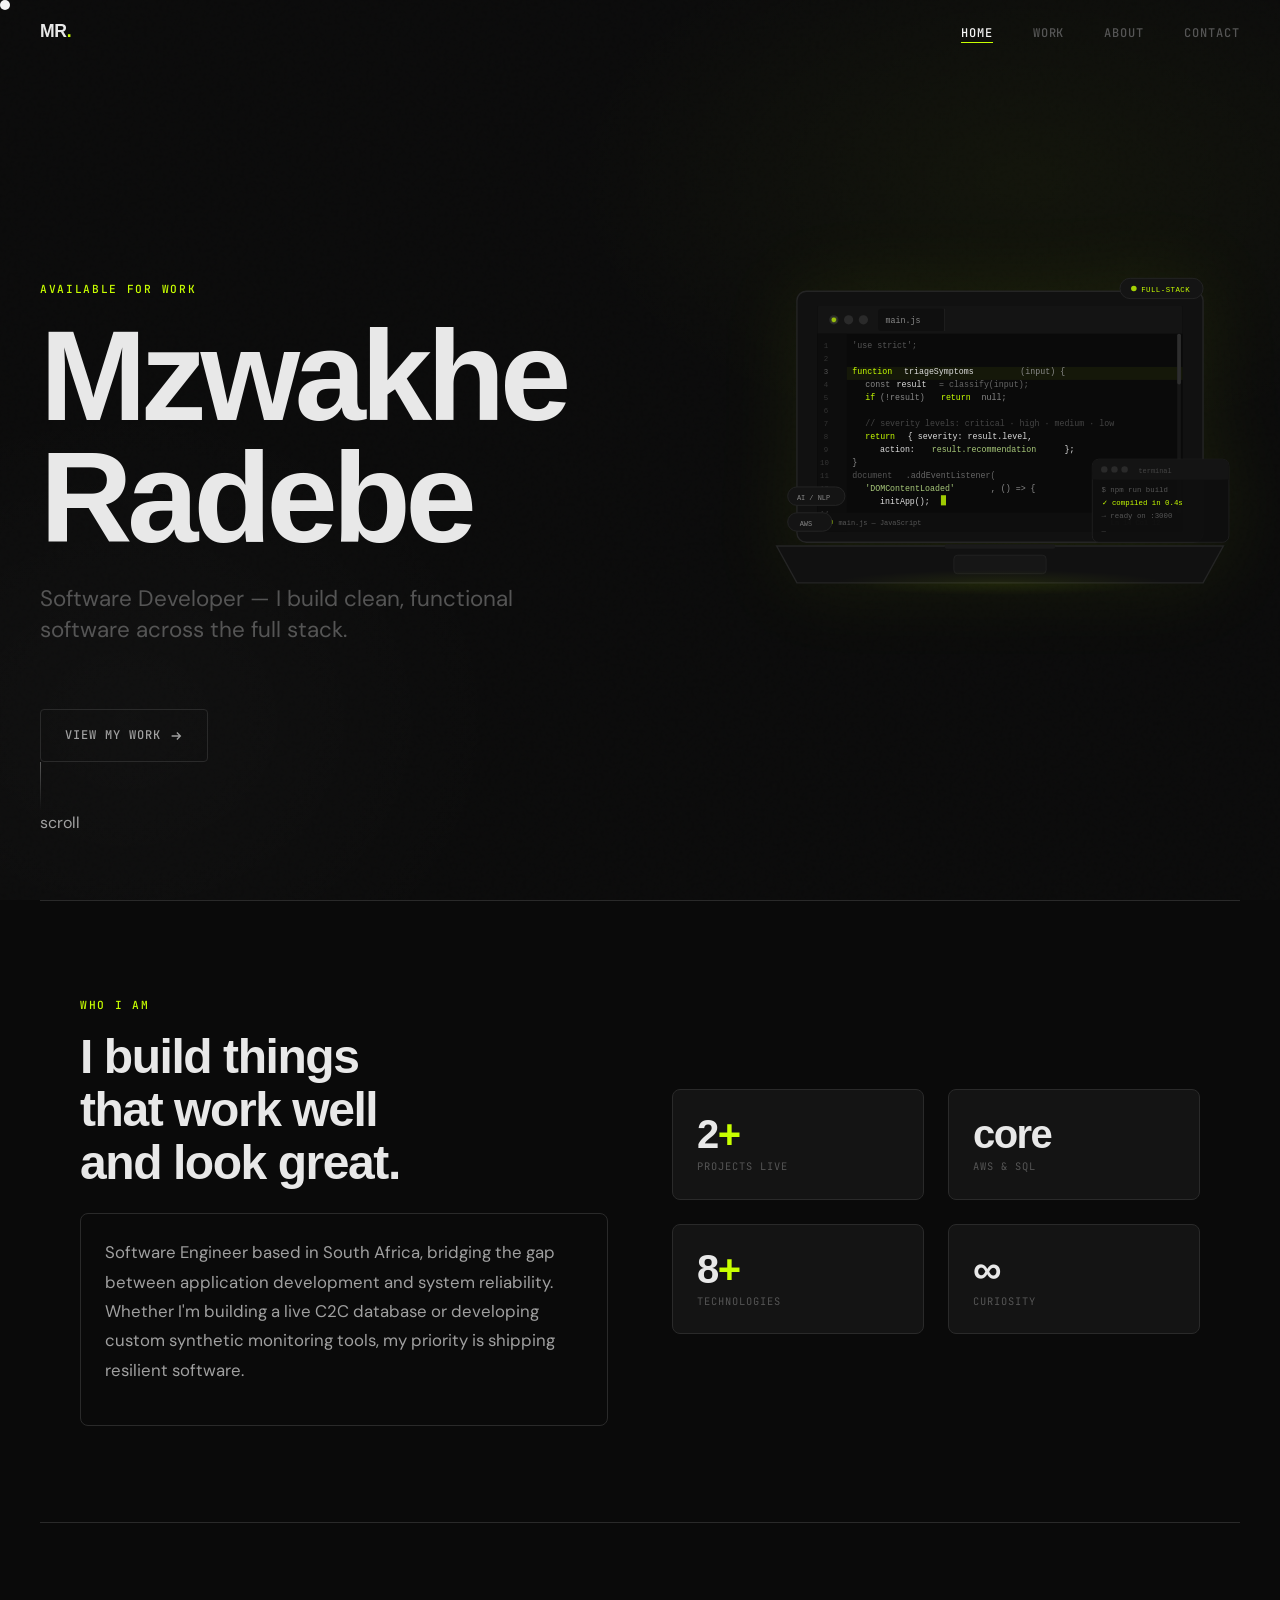
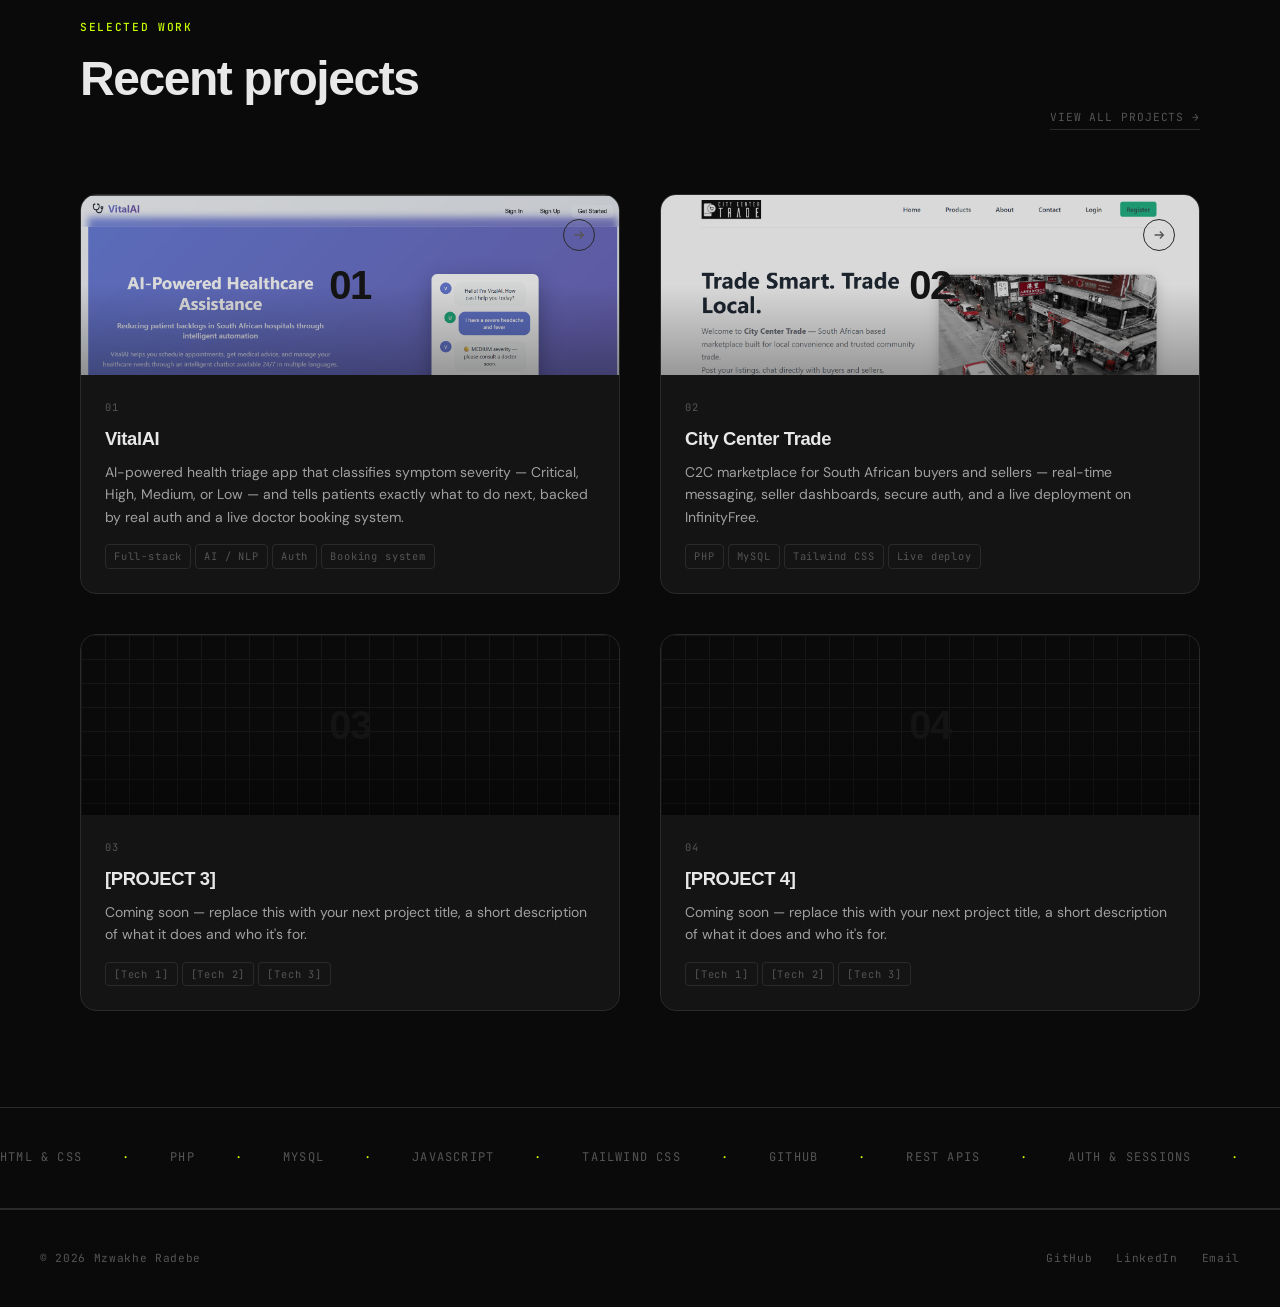
==== index.html @ 4c1c1d01 "Initial portfolio launch Full-stack developer portfolio with two live projects (VitalAI, City Center" ====
<!DOCTYPE html>
<html lang="en">

<head>
  <meta charset="UTF-8" />
  <meta name="viewport" content="width=device-width, initial-scale=1.0" />
  <meta name="description"
    content="Mzwakhe Radebe — Full-Stack Developer. Building AI-powered tools and marketplaces that solve real problems." />
  <title>Mzwakhe Radebe — Portfolio</title>

  <link rel="preconnect" href="https://fonts.googleapis.com" />
  <link rel="preconnect" href="https://fonts.gstatic.com" crossorigin />

  <link rel="stylesheet" href="css/reset.css" />
  <link rel="stylesheet" href="css/variables.css" />
  <link rel="stylesheet" href="css/main.css" />
</head>

<body>

  <a class="skip-link" href="#main">Skip to content</a>

  <div class="cursor" aria-hidden="true"></div>
  <div class="cursor-ring" aria-hidden="true"></div>

  <header>
    <nav class="nav" aria-label="Main navigation">
      <a class="nav__logo" href="index.html">MR<span>.</span></a>

      <ul class="nav__links" role="list">
        <li><a class="nav__link" href="index.html">Home</a></li>
        <li><a class="nav__link" href="projects.html">Work</a></li>
        <li><a class="nav__link" href="about.html">About</a></li>
        <li><a class="nav__link" href="contact.html">Contact</a></li>
      </ul>

      <button class="nav__burger" aria-label="Open navigation menu" aria-expanded="false" aria-controls="nav-drawer">
        <span></span>
        <span></span>
        <span></span>
      </button>
    </nav>

    <div class="nav__drawer" id="nav-drawer" role="dialog" aria-label="Navigation menu">
      <ul role="list">
        <li><a class="nav__link" href="index.html">Home</a></li>
        <li><a class="nav__link" href="projects.html">Work</a></li>
        <li><a class="nav__link" href="about.html">About</a></li>
        <li><a class="nav__link" href="contact.html">Contact</a></li>
      </ul>
    </div>
  </header>

  <main id="main">

    <!-- ── Hero ───────────────────────────────────────────── -->
    <section class="hero" aria-label="Introduction">
      <div class="hero__gradient" aria-hidden="true"></div>

      <div class="hero__content">
        <p class="hero__label" data-load-reveal>Available for work</p>

        <h1 class="hero__name" data-load-reveal>
          Mzwakhe<br>Radebe
        </h1>

        <p class="hero__role" data-load-reveal>
          Software Developer — I build clean, functional software across the full stack.
        </p>

        <a class="hero__cta" href="projects.html" data-load-reveal>
          View my work
          <svg aria-hidden="true" viewBox="0 0 16 16" fill="none" stroke="currentColor" stroke-width="1.5">
            <path d="M3 8h10M9 4l4 4-4 4" />
          </svg>
        </a>
      </div>

      <!-- ── Hero illustration ─────────────────────────────── -->
      <div class="hero__illustration" aria-hidden="true">
        <svg viewBox="0 0 520 400" fill="none" xmlns="http://www.w3.org/2000/svg">
          <defs>
            <radialGradient id="glowGreen" cx="50%" cy="50%" r="50%">
              <stop offset="0%" stop-color="#c8ff00" stop-opacity="0.12" />
              <stop offset="100%" stop-color="#c8ff00" stop-opacity="0" />
            </radialGradient>
            <radialGradient id="glowBottom" cx="50%" cy="50%" r="50%">
              <stop offset="0%" stop-color="#c8ff00" stop-opacity="0.08" />
              <stop offset="100%" stop-color="#c8ff00" stop-opacity="0" />
            </radialGradient>
            <filter id="softGlow">
              <feGaussianBlur stdDeviation="4" result="blur" />
              <feMerge>
                <feMergeNode in="blur" />
                <feMergeNode in="SourceGraphic" />
              </feMerge>
            </filter>
            <clipPath id="screenClip">
              <rect x="62" y="44" width="396" height="244" rx="2" />
            </clipPath>
          </defs>

          <!-- Ambient glow behind screen -->
          <ellipse cx="260" cy="175" rx="220" ry="140" fill="url(#glowGreen)" />

          <!-- ── Laptop lid ─────────────────────────── -->
          <rect x="40" y="28" width="440" height="272" rx="10" fill="#111" stroke="#252525" stroke-width="1.5" />
          <!-- Screen surface -->
          <rect x="62" y="44" width="396" height="244" rx="2" fill="#0a0a0a" />

          <!-- ── Editor chrome ──────────────────────── -->
          <!-- Title bar -->
          <rect x="62" y="44" width="396" height="30" fill="#141414" clip-path="url(#screenClip)" />
          <!-- Traffic dots -->
          <circle cx="80" cy="59" r="5" fill="#2a2a2a" />
          <circle cx="96" cy="59" r="5" fill="#2a2a2a" />
          <circle cx="112" cy="59" r="5" fill="#2a2a2a" />
          <!-- Active dot -->
          <circle cx="80" cy="59" r="2.5" fill="#c8ff00" opacity="0.7" filter="url(#softGlow)" />
          <!-- File tab -->
          <rect x="128" y="47" width="72" height="24" rx="3" fill="#0f0f0f" />
          <text x="136" y="62" font-family="monospace" font-size="9" fill="#888">main.js</text>
          <!-- Vertical separator -->
          <line x1="200" y1="47" x2="200" y2="71" stroke="#222" stroke-width="1" />

          <!-- ── Sidebar + gutter ────────────────────── -->
          <rect x="62" y="74" width="32" height="214" fill="#0d0d0d" clip-path="url(#screenClip)" />
          <!-- Line numbers -->
          <text x="69" y="90" font-family="monospace" font-size="8" fill="#333"> 1</text>
          <text x="69" y="104" font-family="monospace" font-size="8" fill="#333"> 2</text>
          <text x="69" y="118" font-family="monospace" font-size="8" fill="#555"> 3</text>
          <text x="69" y="132" font-family="monospace" font-size="8" fill="#333"> 4</text>
          <text x="69" y="146" font-family="monospace" font-size="8" fill="#333"> 5</text>
          <text x="69" y="160" font-family="monospace" font-size="8" fill="#333"> 6</text>
          <text x="69" y="174" font-family="monospace" font-size="8" fill="#333"> 7</text>
          <text x="69" y="188" font-family="monospace" font-size="8" fill="#333"> 8</text>
          <text x="69" y="202" font-family="monospace" font-size="8" fill="#333"> 9</text>
          <text x="65" y="216" font-family="monospace" font-size="8" fill="#333">10</text>
          <text x="65" y="230" font-family="monospace" font-size="8" fill="#333">11</text>
          <text x="65" y="244" font-family="monospace" font-size="8" fill="#333">12</text>
          <text x="65" y="258" font-family="monospace" font-size="8" fill="#333">13</text>
          <text x="65" y="272" font-family="monospace" font-size="8" fill="#333">14</text>

          <!-- Active line highlight -->
          <rect x="94" y="110" width="364" height="14" fill="#c8ff00" opacity="0.06" clip-path="url(#screenClip)" />

          <!-- ── Code lines ──────────────────────────── -->
          <!-- Line 1 -->
          <text x="100" y="90" font-family="monospace" font-size="9" fill="#555">'use strict';</text>
          <!-- Line 2: blank -->
          <!-- Line 3 — active / highlighted -->
          <text x="100" y="118" font-family="monospace" font-size="9" fill="#c8ff00">function</text>
          <text x="156" y="118" font-family="monospace" font-size="9" fill="#ddd"> triageSymptoms</text>
          <text x="282" y="118" font-family="monospace" font-size="9" fill="#888">(input) {</text>
          <!-- Line 4 -->
          <text x="114" y="132" font-family="monospace" font-size="9" fill="#888">const</text>
          <text x="148" y="132" font-family="monospace" font-size="9" fill="#ddd"> result</text>
          <text x="194" y="132" font-family="monospace" font-size="9" fill="#666"> = classify(input);</text>
          <!-- Line 5 -->
          <text x="114" y="146" font-family="monospace" font-size="9" fill="#c8ff00">if</text>
          <text x="130" y="146" font-family="monospace" font-size="9" fill="#888"> (!result)</text>
          <text x="196" y="146" font-family="monospace" font-size="9" fill="#c8ff00"> return</text>
          <text x="240" y="146" font-family="monospace" font-size="9" fill="#888"> null;</text>
          <!-- Line 6: blank -->
          <!-- Line 7 -->
          <text x="114" y="174" font-family="monospace" font-size="9" fill="#444">// severity levels: critical · high ·
            medium · low</text>
          <!-- Line 8 -->
          <text x="114" y="188" font-family="monospace" font-size="9" fill="#c8ff00">return</text>
          <text x="160" y="188" font-family="monospace" font-size="9" fill="#ddd"> { severity: result.level,</text>
          <!-- Line 9 -->
          <text x="130" y="202" font-family="monospace" font-size="9" fill="#ddd"> action:</text>
          <text x="186" y="202" font-family="monospace" font-size="9" fill="#a8c97a"> result.recommendation </text>
          <text x="330" y="202" font-family="monospace" font-size="9" fill="#ddd">};</text>
          <!-- Line 10 -->
          <text x="100" y="216" font-family="monospace" font-size="9" fill="#888">}</text>
          <!-- Line 11: blank -->
          <!-- Line 12 -->
          <text x="100" y="230" font-family="monospace" font-size="9" fill="#555">document</text>
          <text x="158" y="230" font-family="monospace" font-size="9" fill="#666">.addEventListener(</text>
          <!-- Line 13 -->
          <text x="114" y="244" font-family="monospace" font-size="9" fill="#a8c97a">'DOMContentLoaded'</text>
          <text x="250" y="244" font-family="monospace" font-size="9" fill="#888">, () =&gt; {</text>
          <!-- Line 14 -->
          <text x="130" y="258" font-family="monospace" font-size="9" fill="#ddd">initApp();</text>
          <!-- Blinking cursor -->
          <rect x="196" y="249" width="5.5" height="11" fill="#c8ff00">
            <animate attributeName="opacity" values="1;0;1" dur="1.1s" repeatCount="indefinite" />
          </rect>

          <!-- ── Scrollbar ───────────────────────────── -->
          <rect x="452" y="74" width="4" height="214" rx="2" fill="#161616" clip-path="url(#screenClip)" />
          <rect x="452" y="74" width="4" height="55" rx="2" fill="#2e2e2e" clip-path="url(#screenClip)" />

          <!-- ── Status bar ──────────────────────────── -->
          <rect x="62" y="268" width="396" height="20" fill="#0e0e0e" clip-path="url(#screenClip)" />
          <circle cx="76" cy="278" r="3" fill="#c8ff00" opacity="0.7" />
          <text x="85" y="281" font-family="monospace" font-size="7.5" fill="#555">main.js — JavaScript</text>
          <text x="380" y="281" font-family="monospace" font-size="7.5" fill="#444">Ln 14 Col 12</text>

          <!-- ── Laptop base ─────────────────────────── -->
          <path d="M18 304 L502 304 L480 344 L40 344 Z" fill="#111" stroke="#252525" stroke-width="1.5" />
          <!-- Hinge notch -->
          <rect x="200" y="302" width="120" height="5" rx="2.5" fill="#1a1a1a" />
          <!-- Trackpad -->
          <rect x="210" y="314" width="100" height="20" rx="4" fill="#161616" stroke="#222" stroke-width="1" />
          <!-- Bottom glow -->
          <ellipse cx="260" cy="344" rx="180" ry="14" fill="url(#glowBottom)" />

          <!-- ── Floating badge: Full-Stack ─────────── -->
          <rect x="390" y="14" width="90" height="22" rx="11" fill="#141414" stroke="#252525" stroke-width="1" />
          <circle cx="405" cy="25" r="3" fill="#c8ff00" opacity="0.8" />
          <text x="413" y="29" font-family="monospace" font-size="8" fill="#c8ff00"
            letter-spacing="0.5">FULL-STACK</text>

          <!-- ── Floating terminal snippet ──────────── -->
          <rect x="360" y="210" width="148" height="90" rx="7" fill="#0f0f0f" stroke="#222" stroke-width="1"
            opacity="0.95" />
          <!-- Terminal title bar -->
          <rect x="360" y="210" width="148" height="22" rx="7" fill="#141414" />
          <rect x="360" y="224" width="148" height="8" fill="#141414" />
          <circle cx="373" cy="221" r="3.5" fill="#2a2a2a" />
          <circle cx="384" cy="221" r="3.5" fill="#2a2a2a" />
          <circle cx="395" cy="221" r="3.5" fill="#2a2a2a" />
          <text x="410" y="225" font-family="monospace" font-size="7.5" fill="#444">terminal</text>
          <!-- Terminal lines -->
          <text x="370" y="246" font-family="monospace" font-size="8" fill="#555">$ npm run build</text>
          <text x="370" y="260" font-family="monospace" font-size="8" fill="#c8ff00">✓ compiled in 0.4s</text>
          <text x="370" y="274" font-family="monospace" font-size="8" fill="#555">→ ready on :3000</text>
          <text x="370" y="288" font-family="monospace" font-size="8" fill="#555">
            _
            <animate attributeName="opacity" values="1;0;1" dur="1s" repeatCount="indefinite" />
          </text>

          <!-- ── Floating tag: AI / NLP ─────────────── -->
          <rect x="30" y="240" width="62" height="20" rx="10" fill="#141414" stroke="#252525" stroke-width="1" />
          <text x="40" y="254" font-family="monospace" font-size="7.5" fill="#888">AI / NLP</text>

          <!-- ── Floating tag: AWS ───────────────────── -->
          <rect x="30" y="268" width="48" height="20" rx="10" fill="#141414" stroke="#252525" stroke-width="1" />
          <text x="43" y="282" font-family="monospace" font-size="7.5" fill="#888">AWS</text>
        </svg>
      </div>

      <div class="hero__scroll" aria-hidden="true">
        <div class="hero__scroll-line"></div>
        <span>scroll</span>
      </div>
    </section>

    <!-- ── Intro ──────────────────────────────────────────── -->
    <section class="section intro" aria-labelledby="intro-heading">
      <div class="intro__grid">
        <div class="intro__text">
          <p class="section__label reveal">Who I am</p>
          <h2 class="section__title reveal" id="intro-heading">
            I build things<br>that work well<br>and look great.
          </h2>
          <div class="section__body reveal draw-border">
            <p>
              Software Engineer based in South Africa,
              bridging the gap between application development and system reliability.
              Whether I'm building a live C2C database or developing custom synthetic monitoring tools,
              my priority is shipping resilient software.
            </p>
            <p>

            </p>
          </div>
        </div>

        <div class="intro__stat-grid" data-stagger>
          <div class="stat reveal" data-stagger-child>
            <div class="stat__number">2<span>+</span></div>
            <div class="stat__label">Projects live</div>
          </div>
          <div class="stat reveal" data-stagger-child>
            <div class="stat__number">core</div>
            <div class="stat__label">AWS & SQL</div>
          </div>
          <div class="stat reveal" data-stagger-child>
            <div class="stat__number">8<span>+</span></div>
            <div class="stat__label">Technologies</div>
          </div>
          <div class="stat reveal" data-stagger-child>
            <div class="stat__number">∞</div>
            <div class="stat__label">Curiosity</div>
          </div>
        </div>
      </div>
    </section>

    <!-- ── Featured Projects ──────────────────────────────── -->
    <section class="section" aria-labelledby="projects-heading">
      <div class="projects__header">
        <div>
          <p class="section__label reveal">Selected work</p>
          <h2 class="section__title reveal" id="projects-heading">Recent projects</h2>
        </div>
        <a class="projects__link reveal" href="projects.html">View all projects →</a>
      </div>

      <div class="projects__grid" data-stagger>

        <!-- VitalAI -->
        <article class="card reveal" data-stagger-child>
          <a href="projects.html#vitalai" aria-label="View VitalAI project details">
            <div class="card__thumb">
              <div class="card__thumb-inner">
                <img src="assets/images/VitalAI_PIC.png" alt="VitalAI — AI-powered healthcare triage interface" />
                <span class="card__thumb-label" aria-hidden="true">01</span>
              </div>
            </div>
          </a>
          <div class="card__body">
            <p class="card__number">01</p>
            <h3 class="card__title">VitalAI</h3>
            <p class="card__desc">
              AI-powered health triage app that classifies symptom severity — Critical, High, Medium, or Low —
              and tells patients exactly what to do next, backed by real auth and a live doctor booking system.
            </p>
            <ul class="card__tags" aria-label="Technologies used">
              <li class="tag">Full-stack</li>
              <li class="tag">AI / NLP</li>
              <li class="tag">Auth</li>
              <li class="tag">Booking system</li>
            </ul>
          </div>
          <a href="projects.html#vitalai" class="card__arrow" aria-label="View VitalAI" tabindex="-1"
            aria-hidden="true">
            <svg viewBox="0 0 16 16" fill="none" stroke="currentColor" stroke-width="1.5" width="14" height="14">
              <path d="M3 8h10M9 4l4 4-4 4" />
            </svg>
          </a>
        </article>

        <!-- City Center Trade -->
        <article class="card reveal" data-stagger-child>
          <a href="projects.html#cct" aria-label="View City Center Trade project details">
            <div class="card__thumb">
              <div class="card__thumb-inner">
                <img src="assets/images/CityCenterTrade.png" alt="City Center Trade — South African C2C marketplace" />
                <span class="card__thumb-label" aria-hidden="true">02</span>
              </div>
            </div>
          </a>
          <div class="card__body">
            <p class="card__number">02</p>
            <h3 class="card__title">City Center Trade</h3>
            <p class="card__desc">
              C2C marketplace for South African buyers and sellers — real-time messaging,
              seller dashboards, secure auth, and a live deployment on InfinityFree.
            </p>
            <ul class="card__tags" aria-label="Technologies used">
              <li class="tag">PHP</li>
              <li class="tag">MySQL</li>
              <li class="tag">Tailwind CSS</li>
              <li class="tag">Live deploy</li>
            </ul>
          </div>
          <a href="projects.html#cct" class="card__arrow" aria-label="View City Center Trade" tabindex="-1"
            aria-hidden="true">
            <svg viewBox="0 0 16 16" fill="none" stroke="currentColor" stroke-width="1.5" width="14" height="14">
              <path d="M3 8h10M9 4l4 4-4 4" />
            </svg>
          </a>
        </article>

        <!-- Placeholder 03 -->
        <article class="card reveal" data-stagger-child>
          <div class="card__thumb">
            <div class="card__thumb-inner">
              <span class="card__thumb-label" aria-hidden="true">03</span>
            </div>
          </div>
          <div class="card__body">
            <p class="card__number">03</p>
            <h3 class="card__title">[PROJECT 3]</h3>
            <p class="card__desc">
              Coming soon — replace this with your next project title,
              a short description of what it does and who it's for.
            </p>
            <ul class="card__tags" aria-label="Technologies used">
              <li class="tag">[Tech 1]</li>
              <li class="tag">[Tech 2]</li>
              <li class="tag">[Tech 3]</li>
            </ul>
          </div>
        </article>

        <!-- Placeholder 04 -->
        <article class="card reveal" data-stagger-child>
          <div class="card__thumb">
            <div class="card__thumb-inner">
              <span class="card__thumb-label" aria-hidden="true">04</span>
            </div>
          </div>
          <div class="card__body">
            <p class="card__number">04</p>
            <h3 class="card__title">[PROJECT 4]</h3>
            <p class="card__desc">
              Coming soon — replace this with your next project title,
              a short description of what it does and who it's for.
            </p>
            <ul class="card__tags" aria-label="Technologies used">
              <li class="tag">[Tech 1]</li>
              <li class="tag">[Tech 2]</li>
              <li class="tag">[Tech 3]</li>
            </ul>
          </div>
        </article>

      </div>
    </section>

    <!-- ── Skills marquee ─────────────────────────────────── -->
    <div class="marquee-section" aria-hidden="true">
      <div class="marquee-track">
        <span class="marquee-item">HTML & CSS</span>
        <span class="marquee-item">PHP</span>
        <span class="marquee-item">MySQL</span>
        <span class="marquee-item">JavaScript</span>
        <span class="marquee-item">Tailwind CSS</span>
        <span class="marquee-item">GitHub</span>
        <span class="marquee-item">REST APIs</span>
        <span class="marquee-item">Auth & Sessions</span>
        <span class="marquee-item">AI / NLP</span>
        <span class="marquee-item">AWS</span>
        <span class="marquee-item">Cloud Engineering</span>
        <span class="marquee-item">Full-stack</span>
        <span class="marquee-item">HTML & CSS</span>
        <span class="marquee-item">PHP</span>
        <span class="marquee-item">MySQL</span>
        <span class="marquee-item">JavaScript</span>
        <span class="marquee-item">Tailwind CSS</span>
        <span class="marquee-item">GitHub</span>
        <span class="marquee-item">REST APIs</span>
        <span class="marquee-item">Auth & Sessions</span>
        <span class="marquee-item">AI / NLP</span>
        <span class="marquee-item">AWS</span>
        <span class="marquee-item">Cloud Engineering</span>
        <span class="marquee-item">Full-stack</span>
      </div>
    </div>

  </main>

  <footer class="footer">
    <p class="footer__copy">© <span id="year"></span> Mzwakhe Radebe</p>
    <nav class="footer__links" aria-label="Social links">
      <a class="footer__link" href="https://github.com/MzwakheRadebe" target="_blank"
        rel="noopener noreferrer">GitHub</a>
      <a class="footer__link" href="https://www.linkedin.com/in/mzwakhe-radebe-7254ba35a?trk=contact-info" target="_blank" rel="noopener noreferrer">LinkedIn</a>
      <a class="footer__link" href="contact.html">Email</a>
    </nav>
  </footer>

  <script>document.getElementById('year').textContent = new Date().getFullYear();</script>
  <script src="js/animations.js"></script>
  <script src="js/cursor.js"></script>
  <script src="js/main.js"></script>
</body>

</html>
---- css/variables.css ----
:root {
  /* Color palette */
  --color-bg:        #0a0a0a;
  --color-surface:   #141414;
  --color-border:    #2a2a2a;
  --color-muted:     #555555;
  --color-body:      #a0a0a0;
  --color-heading:   #e8e8e8;
  --color-white:     #f5f5f5;
  --color-accent:    #ffffff;
  --color-highlight: #c8ff00;

  /* Typography */
  --font-display: "Neue Haas Grotesk", "Helvetica Neue", Helvetica, Arial, sans-serif;
  --font-body: "DM Sans", system-ui, sans-serif;
  --font-mono: "JetBrains Mono", "Fira Code", monospace;

  /* Spacing scale */
  --space-1:  4px;
  --space-2:  8px;
  --space-3:  16px;
  --space-4:  24px;
  --space-5:  40px;
  --space-6:  64px;
  --space-7:  96px;
  --space-8:  128px;

  /* Transitions */
  --transition-fast:   150ms ease;
  --transition-base:   250ms ease;
  --transition-slow:   400ms ease;
  --transition-reveal: 600ms cubic-bezier(0.16, 1, 0.3, 1);

  /* Radii */
  --radius-sm:  4px;
  --radius-md:  8px;
  --radius-lg:  16px;

  /* Shadows */
  --shadow-sm: 0 1px 3px rgba(0,0,0,0.4);
  --shadow-md: 0 4px 16px rgba(0,0,0,0.5);
  --shadow-lg: 0 8px 40px rgba(0,0,0,0.6);

  /* Nav height */
  --nav-height: 64px;
}
---- css/main.css ----
@import url('https://fonts.googleapis.com/css2?family=DM+Sans:ital,opsz,wght@0,9..40,300;0,9..40,400;0,9..40,500;0,9..40,600;1,9..40,400&family=JetBrains+Mono:wght@400;500&display=swap');

/* ─── Base ─────────────────────────────────────────────── */

body {
  background-color: var(--color-bg);
  color: var(--color-body);
  font-family: var(--font-body);
  font-size: 1rem;
  line-height: 1.6;
  cursor: none;
}

@media (hover: none) {
  body { cursor: auto; }
}

/* ─── Skip link ─────────────────────────────────────────── */

.skip-link {
  position: fixed;
  top: var(--space-3);
  left: var(--space-3);
  z-index: 9999;
  padding: var(--space-2) var(--space-3);
  background: var(--color-highlight);
  color: #000;
  font-family: var(--font-mono);
  font-size: 0.75rem;
  font-weight: 500;
  border-radius: var(--radius-sm);
  transform: translateY(-200%);
  transition: transform var(--transition-fast);
}

.skip-link:focus {
  transform: translateY(0);
}

/* ─── Custom cursor ──────────────────────────────────────── */

.cursor {
  position: fixed;
  top: 0; left: 0;
  width: 10px; height: 10px;
  background: var(--color-accent);
  border-radius: 50%;
  pointer-events: none;
  z-index: 9998;
  will-change: transform;
  transition: opacity var(--transition-fast), width 150ms ease, height 150ms ease;
  mix-blend-mode: difference;
}

.cursor-ring {
  position: fixed;
  top: 0; left: 0;
  width: 36px; height: 36px;
  border: 1px solid rgba(255,255,255,0.4);
  border-radius: 50%;
  pointer-events: none;
  z-index: 9997;
  will-change: transform;
  transition: opacity var(--transition-fast), width 200ms ease, height 200ms ease;
}

.cursor.is-hovering {
  width: 20px; height: 20px;
  background: var(--color-highlight);
}
.cursor-ring.is-hovering { width: 56px; height: 56px; opacity: 0.5; }

/* ─── Navigation ─────────────────────────────────────────── */

.nav {
  position: fixed;
  top: 0; left: 0; right: 0;
  z-index: 100;
  height: var(--nav-height);
  display: flex;
  align-items: center;
  padding: 0 var(--space-5);
  border-bottom: 1px solid transparent;
  transition: background var(--transition-base), border-color var(--transition-base), backdrop-filter var(--transition-base);
}

.nav.scrolled {
  background: rgba(10,10,10,0.75);
  backdrop-filter: blur(12px);
  -webkit-backdrop-filter: blur(12px);
  border-color: var(--color-border);
}

.nav__logo {
  font-family: var(--font-display);
  font-size: 1.1rem;
  font-weight: 600;
  color: var(--color-heading);
  letter-spacing: -0.02em;
  margin-right: auto;
}

.nav__logo span {
  color: var(--color-highlight);
}

.nav__links {
  display: flex;
  gap: var(--space-5);
  align-items: center;
}

.nav__link {
  font-family: var(--font-mono);
  font-size: 0.75rem;
  font-weight: 500;
  color: var(--color-muted);
  letter-spacing: 0.08em;
  text-transform: uppercase;
  position: relative;
  transition: color var(--transition-fast);
}

.nav__link::after {
  content: '';
  position: absolute;
  bottom: -2px; left: 0;
  width: 0; height: 1px;
  background: var(--color-highlight);
  transition: width var(--transition-base);
}

.nav__link:hover,
.nav__link[aria-current="page"] {
  color: var(--color-white);
}

.nav__link:hover::after,
.nav__link[aria-current="page"]::after {
  width: 100%;
}

/* Hamburger */
.nav__burger {
  display: none;
  flex-direction: column;
  gap: 5px;
  padding: var(--space-2);
  margin-left: var(--space-3);
}

.nav__burger span {
  display: block;
  width: 22px; height: 1.5px;
  background: var(--color-body);
  transition: transform var(--transition-base), opacity var(--transition-base);
}

.nav__burger[aria-expanded="true"] span:nth-child(1) { transform: translateY(6.5px) rotate(45deg); }
.nav__burger[aria-expanded="true"] span:nth-child(2) { opacity: 0; }
.nav__burger[aria-expanded="true"] span:nth-child(3) { transform: translateY(-6.5px) rotate(-45deg); }

/* Mobile nav drawer */
.nav__drawer {
  position: fixed;
  inset: var(--nav-height) 0 0 0;
  background: var(--color-bg);
  display: flex;
  flex-direction: column;
  align-items: center;
  justify-content: center;
  gap: var(--space-5);
  z-index: 99;
  transform: translateX(100%);
  transition: transform var(--transition-slow);
}

.nav__drawer.is-open {
  transform: translateX(0);
}

.nav__drawer .nav__link {
  font-size: 1rem;
  letter-spacing: 0.12em;
}

@media (max-width: 640px) {
  .nav { padding: 0 var(--space-4); }
  .nav__links { display: none; }
  .nav__burger { display: flex; }
}

/* ─── Reveal animation base ──────────────────────────────── */

.reveal {
  opacity: 0;
  transform: translateY(24px);
  transition: opacity var(--transition-reveal), transform var(--transition-reveal);
}

.reveal.is-visible {
  opacity: 1;
  transform: translateY(0);
}

@media (prefers-reduced-motion: reduce) {
  .reveal {
    opacity: 1;
    transform: none;
    transition: none;
  }
}

/* ─── Hero ───────────────────────────────────────────────── */

.hero {
  position: relative;
  min-height: 100svh;
  display: flex;
  flex-direction: column;
  justify-content: flex-end;
  padding: 0 var(--space-5) var(--space-6);
  overflow: hidden;
}

/* Noise grain overlay */
.hero::before {
  content: '';
  position: absolute;
  inset: 0;
  background-image: url("data:image/svg+xml,%3Csvg viewBox='0 0 256 256' xmlns='http://www.w3.org/2000/svg'%3E%3Cfilter id='noise'%3E%3CfeTurbulence type='fractalNoise' baseFrequency='0.9' numOctaves='4' stitchTiles='stitch'/%3E%3C/filter%3E%3Crect width='100%25' height='100%25' filter='url(%23noise)' opacity='0.04'/%3E%3C/svg%3E");
  pointer-events: none;
  opacity: 0.4;
  z-index: 0;
}

/* Gradient mesh */
.hero__gradient {
  position: absolute;
  inset: 0;
  background:
    radial-gradient(ellipse 60% 50% at 80% 20%, rgba(200,255,0,0.04) 0%, transparent 60%),
    radial-gradient(ellipse 50% 60% at 10% 80%, rgba(255,255,255,0.025) 0%, transparent 60%);
  z-index: 0;
  animation: gradientShift 12s ease-in-out infinite alternate;
}

@keyframes gradientShift {
  from { opacity: 0.6; }
  to   { opacity: 1; }
}

@media (prefers-reduced-motion: reduce) {
  .hero__gradient { animation: none; }
}

.hero__content {
  position: relative;
  z-index: 1;
  max-width: 52%;
}

.hero__label {
  font-family: var(--font-mono);
  font-size: 0.7rem;
  font-weight: 500;
  color: var(--color-highlight);
  letter-spacing: 0.15em;
  text-transform: uppercase;
  margin-bottom: var(--space-3);
}

.hero__name {
  font-family: var(--font-display);
  font-size: clamp(3rem, 10vw, 9rem);
  font-weight: 600;
  line-height: 0.95;
  letter-spacing: -0.04em;
  color: var(--color-heading);
  margin-bottom: var(--space-4);
}

.hero__role {
  font-size: clamp(1rem, 2.5vw, 1.4rem);
  color: var(--color-muted);
  max-width: 500px;
  line-height: 1.4;
  margin-bottom: var(--space-6);
}

.hero__cta {
  display: inline-flex;
  align-items: center;
  gap: var(--space-2);
  padding: var(--space-3) var(--space-4);
  border: 1px solid var(--color-border);
  border-radius: var(--radius-sm);
  font-family: var(--font-mono);
  font-size: 0.75rem;
  font-weight: 500;
  color: var(--color-body);
  letter-spacing: 0.08em;
  text-transform: uppercase;
  transition: border-color var(--transition-base), color var(--transition-base), background var(--transition-base);
}

.hero__cta:hover {
  border-color: var(--color-highlight);
  color: var(--color-heading);
  background: rgba(200,255,0,0.04);
}

.hero__cta svg {
  width: 14px; height: 14px;
  transition: transform var(--transition-base);
}

.hero__cta:hover svg { transform: translateX(3px); }

/* ── Hero illustration ───────────────────────────────────── */
.hero__illustration {
  position: absolute;
  right: var(--space-5);
  top: 50%;
  transform: translateY(-50%);
  width: min(480px, 46vw);
  z-index: 1;
  pointer-events: none;
  filter: drop-shadow(0 0 40px rgba(200,255,0,0.07));
  animation: illustrationFadeIn 1s cubic-bezier(0.16,1,0.3,1) 0.5s both;
}

@keyframes illustrationFadeIn {
  from { opacity: 0; transform: translateY(calc(-50% + 18px)); }
  to   { opacity: 1; transform: translateY(-50%); }
}

@media (prefers-reduced-motion: reduce) {
  .hero__illustration { animation: none; opacity: 1; }
}

@media (max-width: 1024px) {
  .hero__illustration { width: min(380px, 42vw); }
}

@media (max-width: 768px) {
  .hero__illustration { display: none; }
  .hero__content { max-width: none; }
}
}

.hero__scroll {
  position: absolute;
  bottom: var(--space-6);
  right: var(--space-5);
  z-index: 1;
  display: flex;
  flex-direction: column;
  align-items: center;
  gap: var(--space-2);
  font-family: var(--font-mono);
  font-size: 0.65rem;
  letter-spacing: 0.12em;
  color: var(--color-muted);
  text-transform: uppercase;
  writing-mode: vertical-rl;
}

.hero__scroll-line {
  width: 1px;
  height: 48px;
  background: linear-gradient(to bottom, var(--color-muted), transparent);
  animation: scrollPulse 2s ease-in-out infinite;
}

@keyframes scrollPulse {
  0%, 100% { opacity: 0.4; transform: scaleY(1); }
  50%       { opacity: 1;   transform: scaleY(1.2); transform-origin: top; }
}

@media (prefers-reduced-motion: reduce) {
  .hero__scroll-line { animation: none; }
}

@media (max-width: 640px) {
  .hero { padding: 0 var(--space-4) var(--space-5); }
  .hero__scroll { display: none; }
}

/* ─── Section base ───────────────────────────────────────── */

.section {
  padding: var(--space-7) var(--space-5);
  max-width: 1200px;
  margin: 0 auto;
}

.section--full {
  max-width: none;
  padding-left: var(--space-5);
  padding-right: var(--space-5);
}

.section__label {
  font-family: var(--font-mono);
  font-size: 0.7rem;
  font-weight: 500;
  color: var(--color-highlight);
  letter-spacing: 0.15em;
  text-transform: uppercase;
  margin-bottom: var(--space-3);
}

.section__title {
  font-family: var(--font-display);
  font-size: clamp(1.75rem, 4vw, 3rem);
  font-weight: 600;
  color: var(--color-heading);
  letter-spacing: -0.03em;
  line-height: 1.1;
  margin-bottom: var(--space-4);
}

.section__body {
  font-size: 1.05rem;
  line-height: 1.75;
  max-width: 620px;
  color: var(--color-body);
}

@media (max-width: 640px) {
  .section { padding: var(--space-6) var(--space-4); }
}

/* ─── Intro section ──────────────────────────────────────── */

.intro {
  border-top: 1px solid var(--color-border);
  border-bottom: 1px solid var(--color-border);
}

.intro__grid {
  display: grid;
  grid-template-columns: 1fr 1fr;
  gap: var(--space-6);
  align-items: center;
}

.intro__text p + p {
  margin-top: var(--space-3);
}

.intro__text strong {
  color: var(--color-white);
  font-weight: 500;
}

.intro__stat-grid {
  display: grid;
  grid-template-columns: 1fr 1fr;
  gap: var(--space-4);
}

.stat {
  padding: var(--space-4);
  border: 1.5px solid #2a2a2a;   /* permanent visible border */
  border-radius: var(--radius-md);
  background: var(--color-surface);
  position: relative;
  isolation: isolate;
  transition: border-color 0.3s ease, transform var(--transition-base), box-shadow var(--transition-base);
}

/* Top-right gradient border — draws first (0 → 0.5s) */
.stat::before {
  content: '';
  position: absolute;
  inset: 0;
  border-radius: inherit;
  padding: 2px;
  background: linear-gradient(
    135deg,
    #c8ff00 0%,
    rgba(200,255,0,0.5) 25%,
    rgba(255,255,255,0.6) 50%,
    rgba(200,255,0,0.5) 75%,
    #c8ff00 100%
  );
  -webkit-mask:
    linear-gradient(#fff 0 0) content-box,
    linear-gradient(#fff 0 0);
  -webkit-mask-composite: xor;
  mask-composite: exclude;
  clip-path: inset(0 100% 100% 0);
  transition: clip-path 0.5s ease;
  pointer-events: none;
}

/* Bottom-left gradient border — draws second (0.5s → 1s) */
.stat::after {
  content: '';
  position: absolute;
  inset: 0;
  border-radius: inherit;
  padding: 2px;
  background: linear-gradient(
    135deg,
    #c8ff00 0%,
    rgba(200,255,0,0.5) 25%,
    rgba(255,255,255,0.6) 50%,
    rgba(200,255,0,0.5) 75%,
    #c8ff00 100%
  );
  -webkit-mask:
    linear-gradient(#fff 0 0) content-box,
    linear-gradient(#fff 0 0);
  -webkit-mask-composite: xor;
  mask-composite: exclude;
  clip-path: inset(100% 0 0 100%);
  transition: clip-path 0.5s ease 0.5s;
  pointer-events: none;
}

.stat:hover {
  border-color: transparent;
  transform: scale(1.03);
  box-shadow: 0 0 30px rgba(200,255,0,0.1), 0 8px 24px rgba(0,0,0,0.3);
}

.stat:hover::before {
  clip-path: inset(0 0% 0% 0);
}

.stat:hover::after {
  clip-path: inset(0% 0 0 0%);
}

@media (prefers-reduced-motion: reduce) {
  .stat::before, .stat::after { display: none; }
}

.stat__number,
.stat__label {
  position: relative;
  z-index: 1;
}

.stat__number {
  font-family: var(--font-display);
  font-size: 2.5rem;
  font-weight: 600;
  color: var(--color-heading);
  letter-spacing: -0.04em;
  line-height: 1;
  margin-bottom: var(--space-1);
}

.stat__number span {
  color: var(--color-highlight);
}

.stat__label {
  font-family: var(--font-mono);
  font-size: 0.65rem;
  color: var(--color-muted);
  letter-spacing: 0.1em;
  text-transform: uppercase;
}

@media (max-width: 768px) {
  .intro__grid { grid-template-columns: 1fr; gap: var(--space-5); }
}

/* ─── Projects section ───────────────────────────────────── */

.projects__header {
  display: flex;
  align-items: flex-end;
  justify-content: space-between;
  margin-bottom: var(--space-6);
  flex-wrap: wrap;
  gap: var(--space-3);
}

.projects__link {
  font-family: var(--font-mono);
  font-size: 0.7rem;
  color: var(--color-muted);
  letter-spacing: 0.08em;
  text-transform: uppercase;
  border-bottom: 1px solid var(--color-border);
  padding-bottom: 2px;
  transition: color var(--transition-fast), border-color var(--transition-fast);
}

.projects__link:hover {
  color: var(--color-highlight);
  border-color: var(--color-highlight);
}

.projects__grid {
  display: grid;
  grid-template-columns: repeat(2, 1fr);
  gap: var(--space-5);
}

/* Project card */
.card {
  position: relative;
  background: var(--color-surface);
  border: 1px solid var(--color-border);
  border-radius: var(--radius-lg);
  overflow: hidden;
  transform-origin: top left;
  transition: border-color var(--transition-base),
              box-shadow var(--transition-base),
              transform 0.4s cubic-bezier(0.16, 1, 0.3, 1);
}

.card:hover {
  border-color: var(--color-muted);
  box-shadow: var(--shadow-lg);
  transform: scale(1.06);
  z-index: 10;
}

.card__body {
  padding: var(--space-4);
}

.card__thumb {
  height: 180px;
  width: 100%;
  background: var(--color-bg);
  position: relative;
  overflow: hidden;
}

.card__thumb-inner {
  position: absolute;
  inset: 0;
  display: flex;
  align-items: center;
  justify-content: center;
}

/* Grid pattern fallback when no image is present */
.card__thumb-inner:not(:has(img))::before {
  content: '';
  position: absolute;
  inset: 0;
  background-image:
    linear-gradient(var(--color-border) 1px, transparent 1px),
    linear-gradient(90deg, var(--color-border) 1px, transparent 1px);
  background-size: 24px 24px;
  opacity: 0.4;
}

/* Real project screenshot images */
.card__thumb-inner img {
  position: absolute;
  inset: 0;
  width: 100%;
  height: 100%;
  object-fit: cover;
  object-position: top center;
  transition: transform var(--transition-slow), filter var(--transition-slow);
  filter: brightness(0.85) grayscale(0.15);
}

.card:hover .card__thumb-inner img {
  filter: brightness(0.95) grayscale(0);
}

/* Dim overlay on thumb so text stays readable if added */
.card__thumb-inner::after {
  content: '';
  position: absolute;
  inset: 0;
  background: linear-gradient(to bottom, transparent 50%, rgba(0,0,0,0.3) 100%);
  pointer-events: none;
  z-index: 1;
}

.card__thumb-label {
  font-family: var(--font-display);
  font-size: 2.5rem;
  font-weight: 600;
  color: var(--color-surface);
  letter-spacing: -0.04em;
  position: relative;
  z-index: 2;
}

.card__number {
  font-family: var(--font-mono);
  font-size: 0.65rem;
  color: var(--color-muted);
  letter-spacing: 0.1em;
  margin-bottom: var(--space-2);
}

.card__title {
  font-family: var(--font-display);
  font-size: 1.15rem;
  font-weight: 600;
  color: var(--color-heading);
  letter-spacing: -0.02em;
  margin-bottom: var(--space-2);
}

.card__desc {
  font-size: 0.875rem;
  color: var(--color-body);
  line-height: 1.6;
  margin-bottom: var(--space-3);
}

.card__tags {
  display: flex;
  flex-wrap: wrap;
  gap: var(--space-1);
}

.tag {
  font-family: var(--font-mono);
  font-size: 0.65rem;
  color: var(--color-muted);
  letter-spacing: 0.08em;
  padding: 3px 8px;
  border: 1px solid var(--color-border);
  border-radius: var(--radius-sm);
  transition: color var(--transition-fast), border-color var(--transition-fast);
}

.card:hover .tag {
  color: var(--color-body);
  border-color: var(--color-muted);
}

.card__arrow {
  position: absolute;
  top: var(--space-4);
  right: var(--space-4);
  width: 32px; height: 32px;
  border: 1px solid var(--color-border);
  border-radius: 50%;
  display: flex;
  align-items: center;
  justify-content: center;
  color: var(--color-muted);
  transition: background var(--transition-base), border-color var(--transition-base), color var(--transition-base), transform var(--transition-base);
}

.card:hover .card__arrow {
  background: var(--color-highlight);
  border-color: var(--color-highlight);
  color: #000;
  transform: rotate(45deg);
}

@media (max-width: 768px) {
  .projects__grid { grid-template-columns: 1fr; gap: var(--space-4); }
}

/* ─── Marquee ────────────────────────────────────────────── */

.marquee-section {
  padding: var(--space-5) 0;
  border-top: 1px solid var(--color-border);
  border-bottom: 1px solid var(--color-border);
  overflow: hidden;
}

.marquee-track {
  display: flex;
  gap: var(--space-5);
  width: max-content;
  animation: marqueeScroll 28s linear infinite;
}

.marquee-track:hover { animation-play-state: paused; }

@keyframes marqueeScroll {
  from { transform: translateX(0); }
  to   { transform: translateX(-50%); }
}

@media (prefers-reduced-motion: reduce) {
  .marquee-track { animation: none; }
}

.marquee-item {
  font-family: var(--font-mono);
  font-size: 0.75rem;
  color: var(--color-muted);
  letter-spacing: 0.1em;
  text-transform: uppercase;
  white-space: nowrap;
  display: flex;
  align-items: center;
  gap: var(--space-5);
}

.marquee-item::after {
  content: '·';
  color: var(--color-highlight);
}

/* ─── Footer ─────────────────────────────────────────────── */

.footer {
  border-top: 1px solid var(--color-border);
  padding: var(--space-5) var(--space-5);
  display: flex;
  align-items: center;
  justify-content: space-between;
  flex-wrap: wrap;
  gap: var(--space-3);
}

.footer__copy {
  font-family: var(--font-mono);
  font-size: 0.7rem;
  color: var(--color-muted);
  letter-spacing: 0.06em;
}

.footer__links {
  display: flex;
  gap: var(--space-4);
}

.footer__link {
  font-family: var(--font-mono);
  font-size: 0.7rem;
  color: var(--color-muted);
  letter-spacing: 0.06em;
  transition: color var(--transition-fast);
}

.footer__link:hover { color: var(--color-white); }

@media (max-width: 640px) {
  .footer { padding: var(--space-4); flex-direction: column; align-items: flex-start; }
}

/* ─── Divider line ───────────────────────────────────────── */
.divider {
  height: 1px;
  background: var(--color-border);
  margin: 0 var(--space-5);
}

/* ─── Page hero (inner pages) ────────────────────────────── */

.page-hero {
  padding-top: calc(var(--nav-height) + var(--space-7));
  padding-bottom: var(--space-6);
  padding-left: var(--space-5);
  padding-right: var(--space-5);
  max-width: 1200px;
  margin: 0 auto;
  border-bottom: 1px solid var(--color-border);
}

.page-hero__title {
  font-family: var(--font-display);
  font-size: clamp(2.5rem, 7vw, 6rem);
  font-weight: 600;
  color: var(--color-heading);
  letter-spacing: -0.04em;
  line-height: 1;
  margin-bottom: var(--space-3);
}

.page-hero__sub {
  font-size: 1.05rem;
  color: var(--color-muted);
  max-width: 500px;
}

@media (max-width: 640px) {
  .page-hero { padding-left: var(--space-4); padding-right: var(--space-4); }
}

/* ─── About page ─────────────────────────────────────────── */

.about-grid {
  display: grid;
  grid-template-columns: 1fr 1.5fr;
  gap: var(--space-7);
  align-items: start;
}

.about-grid__aside {
  position: sticky;
  top: calc(var(--nav-height) + var(--space-4));
}

/* ── Terminal block (about page) ─────────────────────────── */
.terminal {
  background: #0d0d0d;
  border: 1px solid var(--color-border);
  border-radius: var(--radius-lg);
  overflow: hidden;
  margin-bottom: var(--space-4);
  font-family: var(--font-mono);
  font-size: 0.72rem;
}

.terminal__bar {
  display: flex;
  align-items: center;
  gap: 6px;
  padding: 8px 12px;
  background: #1a1a1a;
  border-bottom: 1px solid var(--color-border);
}

.terminal__dot {
  width: 10px;
  height: 10px;
  border-radius: 50%;
}
.terminal__dot--red    { background: #ff5f57; }
.terminal__dot--yellow { background: #febc2e; }
.terminal__dot--green  { background: #28c840; }

.terminal__title {
  margin-left: 4px;
  color: var(--color-muted);
  font-size: 0.65rem;
}

.terminal__body {
  padding: var(--space-3) var(--space-3);
  display: flex;
  flex-direction: column;
  gap: 4px;
  min-height: 200px;
}

.terminal__line {
  line-height: 1.6;
  color: var(--color-muted);
  white-space: nowrap;
}

.t-prompt { color: var(--color-highlight); margin-right: 6px; }
.t-cmd    { color: var(--color-white); }
.t-out    { padding-left: 14px; }
.t-hl     { color: var(--color-highlight); margin-right: 6px; }

/* Typing animation */
.t-type {
  display: inline-block;
  overflow: hidden;
  white-space: nowrap;
  width: 0;
  vertical-align: bottom;
  animation: termType 0.6s steps(20, end) forwards;
  animation-delay: var(--td, 0s);
}
.t-type::after { content: attr(data-text); }

@keyframes termType {
  from { width: 0; }
  to   { width: calc(1ch * var(--char-count, 20)); }
}

/* Fade-in for output lines */
.t-fade {
  opacity: 0;
  animation: termFade 0.3s ease forwards;
  animation-delay: var(--td, 0s);
}
@keyframes termFade {
  to { opacity: 1; }
}

/* Blinking cursor */
.t-cursor {
  color: var(--color-highlight);
  animation: termBlink 1s step-end infinite;
}
@keyframes termBlink {
  0%, 100% { opacity: 1; }
  50%       { opacity: 0; }
}

.skills-list {
  display: flex;
  flex-direction: column;
  gap: var(--space-2);
}

.skill-row {
  display: flex;
  align-items: center;
  justify-content: space-between;
  padding: var(--space-3) var(--space-3);
  border: 1px solid var(--color-border);
  border-radius: var(--radius-sm);
  background: var(--color-surface);
  transition: border-color var(--transition-base);
}

.skill-row:hover { border-color: var(--color-muted); }

.skill-row__name {
  font-family: var(--font-mono);
  font-size: 0.75rem;
  color: var(--color-body);
  letter-spacing: 0.04em;
}

.skill-row__level {
  font-family: var(--font-mono);
  font-size: 0.65rem;
  color: var(--color-muted);
  letter-spacing: 0.08em;
  text-transform: uppercase;
}

.timeline {
  display: flex;
  flex-direction: column;
  gap: 0;
  position: relative;
}

.timeline::before {
  content: '';
  position: absolute;
  top: 0; bottom: 0;
  left: 0;
  width: 1px;
  background: var(--color-border);
}

.timeline__item {
  padding: 0 0 var(--space-5) var(--space-5);
  position: relative;
}

.timeline__item::before {
  content: '';
  position: absolute;
  left: -3px; top: 6px;
  width: 7px; height: 7px;
  border-radius: 50%;
  background: var(--color-border);
  border: 1px solid var(--color-muted);
  transition: background var(--transition-base);
}

.timeline__item:hover::before { background: var(--color-highlight); border-color: var(--color-highlight); }

.timeline__date {
  font-family: var(--font-mono);
  font-size: 0.65rem;
  color: var(--color-muted);
  letter-spacing: 0.1em;
  text-transform: uppercase;
  margin-bottom: var(--space-1);
}

.timeline__title {
  font-family: var(--font-display);
  font-size: 1rem;
  font-weight: 600;
  color: var(--color-heading);
  letter-spacing: -0.01em;
  margin-bottom: var(--space-1);
}

.timeline__org {
  font-size: 0.875rem;
  color: var(--color-muted);
  margin-bottom: var(--space-2);
}

.timeline__desc {
  font-size: 0.875rem;
  color: var(--color-body);
  line-height: 1.6;
}

@media (max-width: 900px) {
  .about-grid { grid-template-columns: 1fr; }
  .about-grid__aside { position: static; }
}

/* ─── Project card extras (links + video) ───────────────── */

.card__links {
  display: flex;
  gap: var(--space-2);
  padding: 0 var(--space-4) var(--space-4);
  flex-wrap: wrap;
}

.card__btn {
  display: inline-flex;
  align-items: center;
  gap: var(--space-1);
  padding: var(--space-2) var(--space-3);
  border: 1px solid var(--color-border);
  border-radius: var(--radius-sm);
  font-family: var(--font-mono);
  font-size: 0.65rem;
  font-weight: 500;
  color: var(--color-muted);
  letter-spacing: 0.08em;
  text-transform: uppercase;
  transition: color var(--transition-fast), border-color var(--transition-fast), background var(--transition-fast);
}

.card__btn:hover {
  color: var(--color-heading);
  border-color: var(--color-muted);
}

.card__btn--primary:hover {
  color: #000;
  background: var(--color-highlight);
  border-color: var(--color-highlight);
}

.card__btn svg {
  width: 11px; height: 11px;
  flex-shrink: 0;
}

/* Video walkthrough section */
.card__video {
  margin: 0 var(--space-4) var(--space-4);
  border: 1px solid var(--color-border);
  border-radius: var(--radius-md);
  overflow: hidden;
  background: var(--color-bg);
}

.card__video-label {
  display: flex;
  align-items: center;
  gap: var(--space-2);
  padding: var(--space-3) var(--space-3);
  font-family: var(--font-mono);
  font-size: 0.65rem;
  color: var(--color-muted);
  letter-spacing: 0.1em;
  text-transform: uppercase;
  border-bottom: 1px solid var(--color-border);
}

.card__video-label svg {
  width: 12px; height: 12px;
  color: var(--color-highlight);
  flex-shrink: 0;
}

.card__video-placeholder {
  aspect-ratio: 16/9;
  display: flex;
  flex-direction: column;
  align-items: center;
  justify-content: center;
  gap: var(--space-2);
  background: repeating-linear-gradient(
    -45deg,
    transparent,
    transparent 4px,
    rgba(255,255,255,0.015) 4px,
    rgba(255,255,255,0.015) 8px
  );
}

.card__video-placeholder p {
  font-family: var(--font-mono);
  font-size: 0.65rem;
  color: var(--color-muted);
  letter-spacing: 0.1em;
  text-transform: uppercase;
}

.card__video-icon {
  width: 36px; height: 36px;
  border: 1px solid var(--color-border);
  border-radius: 50%;
  display: flex;
  align-items: center;
  justify-content: center;
  color: var(--color-muted);
}

.card__video-icon svg {
  width: 14px; height: 14px;
}

/* ─── Projects page ──────────────────────────────────────── */

.projects-filter {
  display: flex;
  gap: var(--space-2);
  flex-wrap: wrap;
  margin-bottom: var(--space-5);
}

.filter-btn {
  font-family: var(--font-mono);
  font-size: 0.7rem;
  color: var(--color-muted);
  letter-spacing: 0.08em;
  text-transform: uppercase;
  padding: var(--space-2) var(--space-3);
  border: 1px solid var(--color-border);
  border-radius: var(--radius-sm);
  transition: color var(--transition-fast), border-color var(--transition-fast), background var(--transition-fast);
}

.filter-btn:hover,
.filter-btn.is-active {
  color: var(--color-heading);
  border-color: var(--color-muted);
  background: var(--color-surface);
}

.filter-btn.is-active {
  color: #000;
  background: var(--color-highlight);
  border-color: var(--color-highlight);
}

/* ─── Video block ────────────────────────────────────────── */

.video-block {
  margin: 0 var(--space-4) var(--space-4);
  border: 1px solid var(--color-border);
  border-radius: var(--radius-md);
  overflow: hidden;
  background: #000;
}

.video-block__header {
  display: flex;
  align-items: center;
  justify-content: space-between;
  padding: var(--space-2) var(--space-3);
  border-bottom: 1px solid var(--color-border);
  background: var(--color-surface);
  gap: var(--space-3);
}

.video-block__label {
  display: flex;
  align-items: center;
  gap: 6px;
  font-family: var(--font-mono);
  font-size: 0.65rem;
  color: var(--color-highlight);
  letter-spacing: 0.1em;
  text-transform: uppercase;
  flex-shrink: 0;
}

.video-tabs {
  display: flex;
  gap: 4px;
}

.video-tab {
  font-family: var(--font-mono);
  font-size: 0.65rem;
  font-weight: 500;
  letter-spacing: 0.07em;
  text-transform: uppercase;
  color: var(--color-muted);
  padding: 4px 10px;
  border: 1px solid var(--color-border);
  border-radius: var(--radius-sm);
  background: transparent;
  cursor: pointer;
  transition: color var(--transition-fast),
              border-color var(--transition-fast),
              background var(--transition-fast);
}

.video-tab:hover {
  color: var(--color-body);
  border-color: var(--color-muted);
}

.video-tab.is-active {
  color: #000;
  background: var(--color-highlight);
  border-color: var(--color-highlight);
}

.video-block__player {
  position: relative;
  aspect-ratio: 16/9;
  background: #000;
}

.video-el {
  width: 100%;
  height: 100%;
  display: block;
  object-fit: contain;
  background: #000;
  cursor: auto; /* restore system cursor so scrubber + fullscreen controls work */
}

.video-block__player {
  cursor: auto;
}

/* ─── Card README panel ──────────────────────────────────── */

.card__readme {
  max-height: 0;
  overflow: hidden;
  opacity: 0;
  margin: 0 var(--space-4);
  transition: max-height 0.4s ease, opacity 0.3s ease;
}

.card__readme.is-open {
  max-height: 900px;
  opacity: 1;
  margin-bottom: var(--space-3);
}

.card__readme-inner {
  padding: var(--space-4);
  border: 1px solid var(--color-border);
  border-radius: var(--radius-md);
  background: var(--color-bg);
}

.card__readme-heading {
  font-family: var(--font-mono);
  font-size: 0.65rem;
  color: var(--color-highlight);
  letter-spacing: 0.1em;
  text-transform: uppercase;
  margin-bottom: var(--space-2);
  margin-top: var(--space-3);
}

.card__readme-inner > .card__readme-heading:first-child {
  margin-top: 0;
}

.card__readme-list {
  display: flex;
  flex-direction: column;
  gap: var(--space-2);
  padding-left: var(--space-3);
}

.card__readme-list li {
  font-size: 0.825rem;
  color: var(--color-body);
  line-height: 1.55;
  list-style: disc;
  list-style-position: outside;
  padding-left: 2px;
}

.card__readme-toggle {
  display: flex;
  align-items: center;
  justify-content: space-between;
  gap: var(--space-2);
  width: calc(100% - var(--space-8));
  margin: 0 var(--space-4) var(--space-4);
  padding: var(--space-2) var(--space-3);
  border: 1px solid var(--color-border);
  border-radius: var(--radius-sm);
  font-family: var(--font-mono);
  font-size: 0.65rem;
  color: var(--color-muted);
  letter-spacing: 0.08em;
  text-transform: uppercase;
  cursor: pointer;
  background: transparent;
  transition: color var(--transition-fast), border-color var(--transition-fast), background var(--transition-fast);
}

.card__readme-toggle:hover {
  color: var(--color-heading);
  border-color: var(--color-muted);
}

.card__readme-toggle svg {
  flex-shrink: 0;
  transition: transform 0.3s ease;
}

.card__readme-toggle[aria-expanded="true"] svg {
  transform: rotate(180deg);
}

/* ─── Animated draw-border on hover ─────────────────────── */
/*
 * Technique: two pseudo-elements, each carrying two SVG-like
 * borders (top+right via ::before, bottom+left via ::after).
 * stroke-dasharray / stroke-dashoffset drives the draw effect.
 * Applied to any element with class  .draw-border
 */

.draw-border {
  position: relative;
  border: 1.5px solid #2a2a2a;
  border-radius: var(--radius-md);
}

/* section__body has no padding of its own — add it when boxed */
.section__body.draw-border {
  padding: var(--space-4);
}

.draw-border::before,
.draw-border::after {
  content: '';
  position: absolute;
  inset: 0;
  border-radius: inherit;
  pointer-events: none;
}

/* Top + right edges */
.draw-border::before {
  border-top: 1.5px solid var(--color-highlight);
  border-right: 1.5px solid var(--color-highlight);
  clip-path: inset(0 100% 100% 0);
  transition: clip-path 0s;
}

/* Bottom + left edges */
.draw-border::after {
  border-bottom: 1.5px solid var(--color-highlight);
  border-left: 1.5px solid var(--color-highlight);
  clip-path: inset(100% 0 0 100%);
  transition: clip-path 0s;
}

.draw-border:hover::before {
  clip-path: inset(0 0% 0% 0);
  transition: clip-path 0.5s ease;
}

.draw-border:hover::after {
  clip-path: inset(0% 0 0 0%);
  transition: clip-path 0.5s ease 0.5s;
}

@media (prefers-reduced-motion: reduce) {
  .draw-border::before,
  .draw-border::after { display: none; }
}

/* ─── Contact page ───────────────────────────────────────── */

.contact-grid {
  display: grid;
  grid-template-columns: 1fr 1.5fr;
  gap: var(--space-7);
  align-items: start;
}

.contact-info__item {
  display: flex;
  flex-direction: column;
  gap: var(--space-1);
  padding: var(--space-3) 0;
  border-bottom: 1px solid var(--color-border);
}

.contact-info__label {
  font-family: var(--font-mono);
  font-size: 0.65rem;
  color: var(--color-muted);
  letter-spacing: 0.1em;
  text-transform: uppercase;
}

.contact-info__value {
  font-size: 0.95rem;
  color: var(--color-body);
  transition: color var(--transition-fast);
}

.contact-info__value:hover { color: var(--color-white); }

.social-links {
  display: flex;
  gap: var(--space-3);
  margin-top: var(--space-4);
}

.social-link {
  font-family: var(--font-mono);
  font-size: 0.7rem;
  color: var(--color-muted);
  letter-spacing: 0.08em;
  text-transform: uppercase;
  padding: var(--space-2) var(--space-3);
  border: 1px solid var(--color-border);
  border-radius: var(--radius-sm);
  transition: color var(--transition-fast), border-color var(--transition-fast);
}

.social-link:hover {
  color: var(--color-white);
  border-color: var(--color-muted);
}

/* Form */
.form {
  display: flex;
  flex-direction: column;
  gap: var(--space-4);
}

.form__row {
  display: grid;
  grid-template-columns: 1fr 1fr;
  gap: var(--space-4);
}

.field {
  display: flex;
  flex-direction: column;
  gap: var(--space-2);
}

.field__label {
  font-family: var(--font-mono);
  font-size: 0.65rem;
  color: var(--color-muted);
  letter-spacing: 0.1em;
  text-transform: uppercase;
}

.field__input,
.field__textarea {
  background: var(--color-surface);
  border: 1px solid var(--color-border);
  border-radius: var(--radius-sm);
  padding: var(--space-3);
  color: var(--color-body);
  font-family: var(--font-body);
  font-size: 0.95rem;
  outline: none;
  transition: border-color var(--transition-fast), color var(--transition-fast);
  resize: none;
}

.field__input:focus,
.field__textarea:focus {
  border-color: var(--color-muted);
  color: var(--color-white);
}

.field__input::placeholder,
.field__textarea::placeholder {
  color: var(--color-muted);
}

.field__textarea {
  min-height: 140px;
}

.form__submit {
  align-self: flex-start;
  display: inline-flex;
  align-items: center;
  gap: var(--space-2);
  padding: var(--space-3) var(--space-5);
  background: var(--color-heading);
  color: var(--color-bg);
  border-radius: var(--radius-sm);
  font-family: var(--font-mono);
  font-size: 0.75rem;
  font-weight: 500;
  letter-spacing: 0.08em;
  text-transform: uppercase;
  transition: background var(--transition-fast), transform var(--transition-fast);
}

.form__submit:hover {
  background: var(--color-highlight);
  transform: scale(1.02);
}

.form__submit svg {
  width: 14px; height: 14px;
  transition: transform var(--transition-base);
}

.form__submit:hover svg { transform: translateX(3px); }

/* Formspree feedback elements */
.form__success {
  display: none;
  align-items: center;
  gap: var(--space-2);
  padding: 0.5rem var(--space-3);
  border: 1px solid var(--color-border);
  border-radius: var(--radius-md);
  background: var(--color-surface);
  color: var(--color-muted);
  font-size: 0.75rem;
  margin-bottom: var(--space-4);
  opacity: 1;
  transition: opacity 0.6s ease;
}

.form__success.is-fading { opacity: 0; }

.form__success[style*="display: block"],
.form__success[style*="display:block"] {
  display: flex;
}

.form__success svg {
  flex-shrink: 0;
  width: 13px;
  height: 13px;
  stroke: var(--color-highlight);
}

.form__error-banner {
  display: none;
  padding: var(--space-3) var(--space-4);
  border: 1.5px solid #ff5555;
  border-radius: var(--radius-md);
  background: rgba(255, 85, 85, 0.06);
  color: #ff5555;
  font-size: 0.8rem;
  margin-bottom: var(--space-4);
}

.form__error-banner:not(:empty) { display: block; }

.field__error {
  display: block;
  margin-top: var(--space-1);
  font-size: 0.72rem;
  color: #ff5555;
  font-family: var(--font-mono);
  min-height: 1em;
}

@media (max-width: 900px) {
  .contact-grid { grid-template-columns: 1fr; }
}

@media (max-width: 640px) {
  .form__row { grid-template-columns: 1fr; }
}
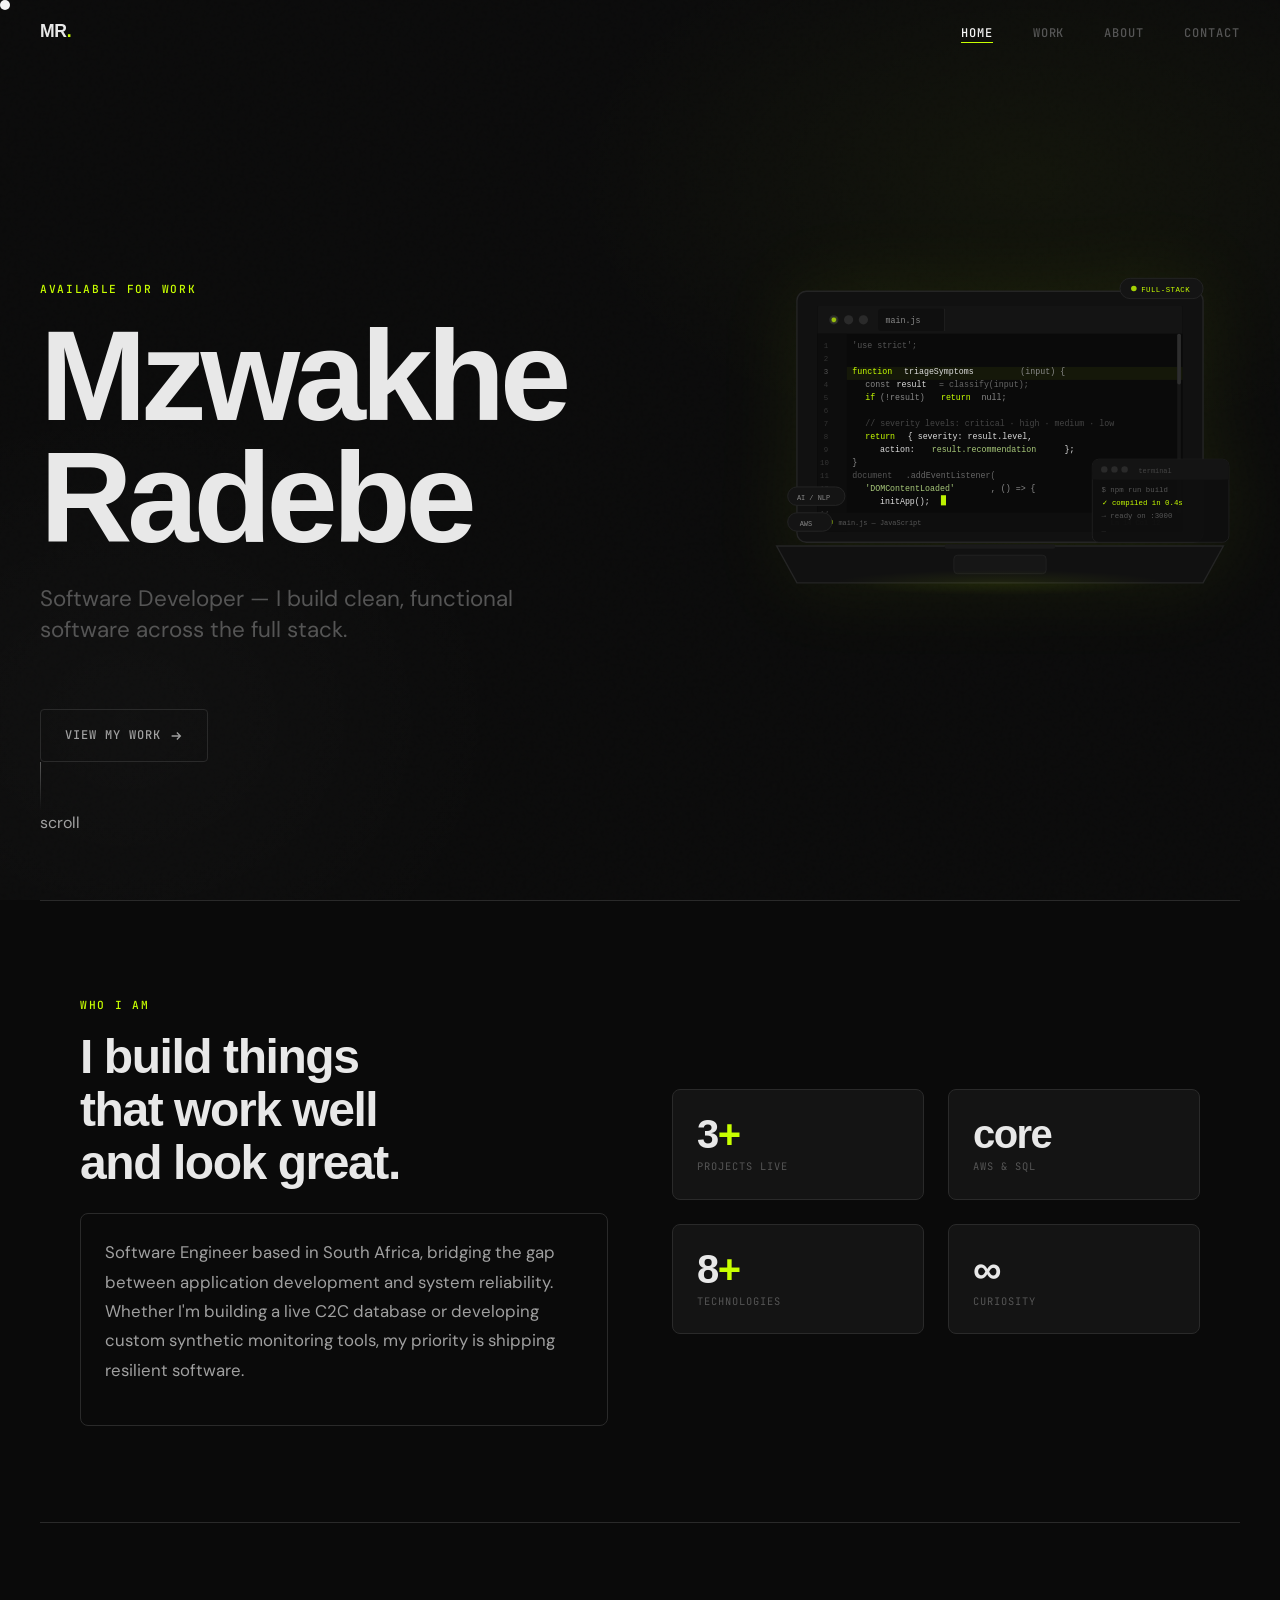
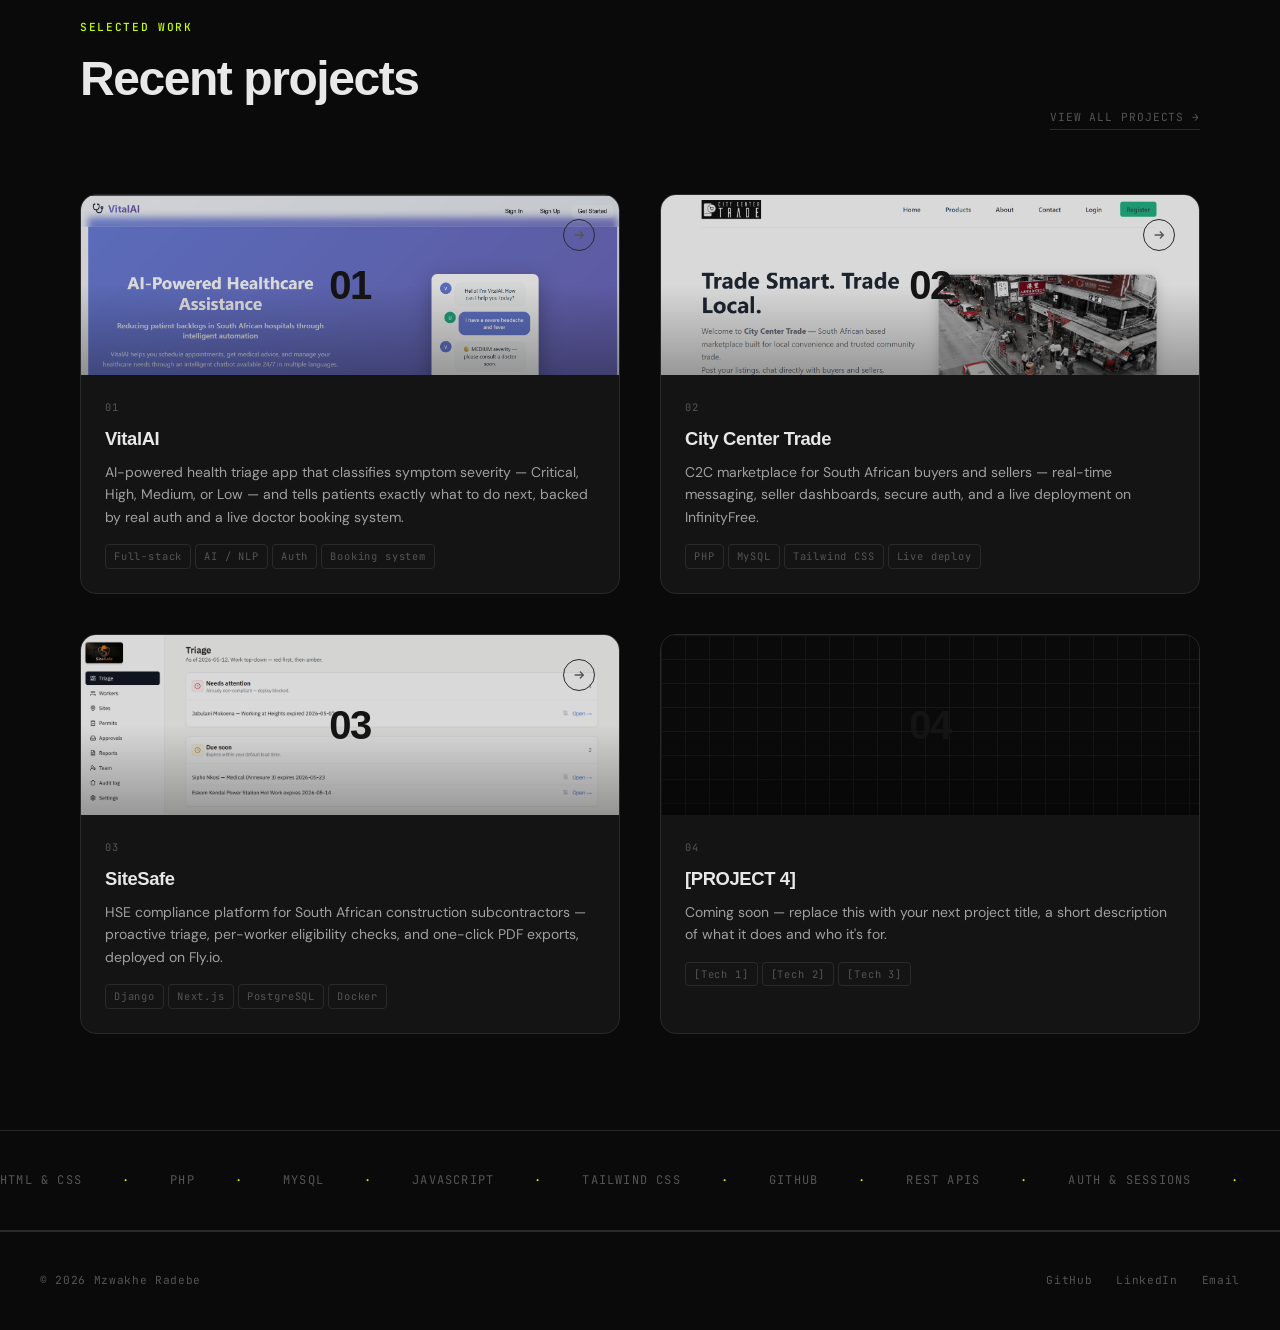
==== commit f311ee92: "Update SiteSafe to 05/2026, add to homepage, update stats and marquee Co-Authored-By: Claude Opus 4." ====
--- a/index.html
+++ b/index.html
@@ -271,7 +271,7 @@
 
         <div class="intro__stat-grid" data-stagger>
           <div class="stat reveal" data-stagger-child>
-            <div class="stat__number">2<span>+</span></div>
+            <div class="stat__number">3<span>+</span></div>
             <div class="stat__label">Projects live</div>
           </div>
           <div class="stat reveal" data-stagger-child>
@@ -366,26 +366,37 @@
           </a>
         </article>
 
-        <!-- Placeholder 03 -->
+        <!-- SiteSafe -->
         <article class="card reveal" data-stagger-child>
-          <div class="card__thumb">
-            <div class="card__thumb-inner">
-              <span class="card__thumb-label" aria-hidden="true">03</span>
+          <a href="projects.html#sitesafe" aria-label="View SiteSafe project details">
+            <div class="card__thumb">
+              <div class="card__thumb-inner">
+                <img src="assets/images/sitesafe.png" alt="SiteSafe — HSE compliance triage dashboard" />
+                <span class="card__thumb-label" aria-hidden="true">03</span>
+              </div>
             </div>
-          </div>
+          </a>
           <div class="card__body">
             <p class="card__number">03</p>
-            <h3 class="card__title">[PROJECT 3]</h3>
+            <h3 class="card__title">SiteSafe</h3>
             <p class="card__desc">
-              Coming soon — replace this with your next project title,
-              a short description of what it does and who it's for.
+              HSE compliance platform for South African construction subcontractors —
+              proactive triage, per-worker eligibility checks, and one-click PDF exports,
+              deployed on Fly.io.
             </p>
             <ul class="card__tags" aria-label="Technologies used">
-              <li class="tag">[Tech 1]</li>
-              <li class="tag">[Tech 2]</li>
-              <li class="tag">[Tech 3]</li>
+              <li class="tag">Django</li>
+              <li class="tag">Next.js</li>
+              <li class="tag">PostgreSQL</li>
+              <li class="tag">Docker</li>
             </ul>
           </div>
+          <a href="projects.html#sitesafe" class="card__arrow" aria-label="View SiteSafe" tabindex="-1"
+            aria-hidden="true">
+            <svg viewBox="0 0 16 16" fill="none" stroke="currentColor" stroke-width="1.5" width="14" height="14">
+              <path d="M3 8h10M9 4l4 4-4 4" />
+            </svg>
+          </a>
         </article>
 
         <!-- Placeholder 04 -->
@@ -428,6 +439,10 @@
         <span class="marquee-item">AWS</span>
         <span class="marquee-item">Cloud Engineering</span>
         <span class="marquee-item">Full-stack</span>
+        <span class="marquee-item">Django</span>
+        <span class="marquee-item">Next.js</span>
+        <span class="marquee-item">PostgreSQL</span>
+        <span class="marquee-item">Docker</span>
         <span class="marquee-item">HTML & CSS</span>
         <span class="marquee-item">PHP</span>
         <span class="marquee-item">MySQL</span>
@@ -440,6 +455,10 @@
         <span class="marquee-item">AWS</span>
         <span class="marquee-item">Cloud Engineering</span>
         <span class="marquee-item">Full-stack</span>
+        <span class="marquee-item">Django</span>
+        <span class="marquee-item">Next.js</span>
+        <span class="marquee-item">PostgreSQL</span>
+        <span class="marquee-item">Docker</span>
       </div>
     </div>
 
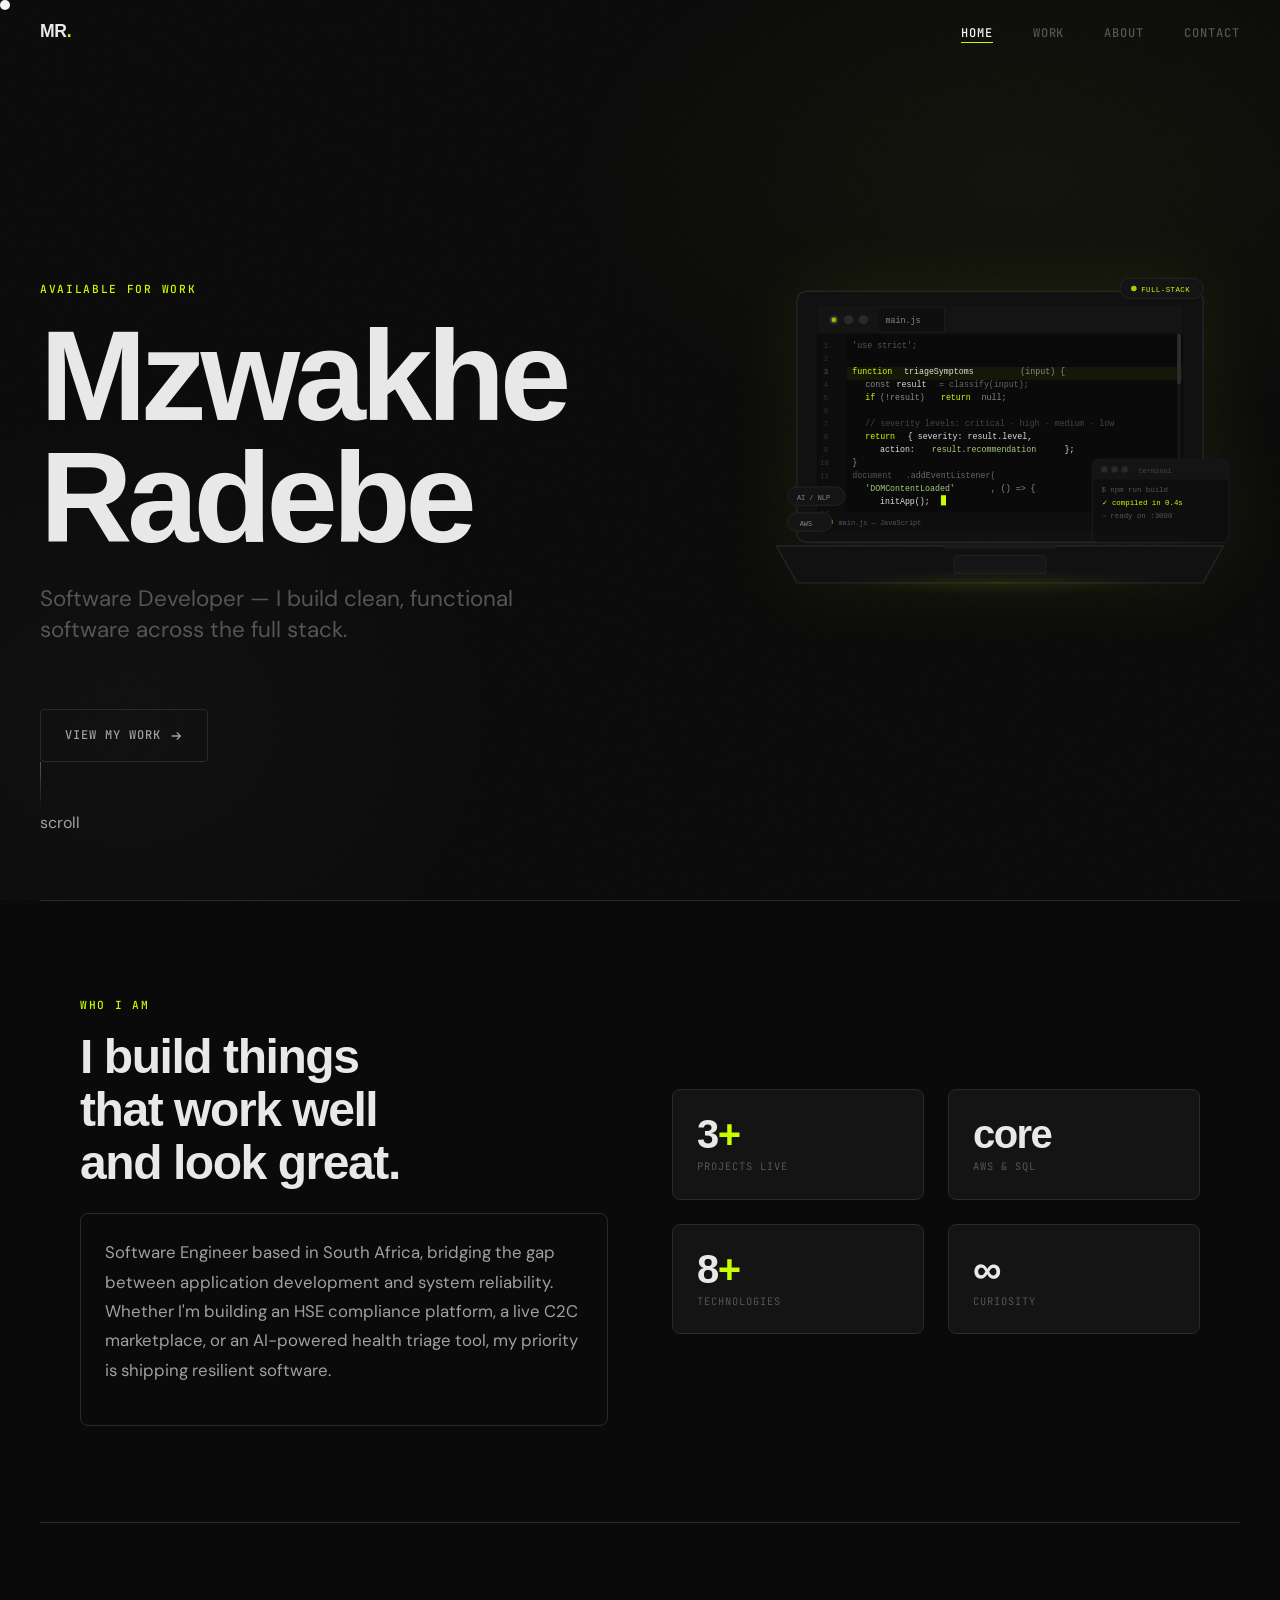
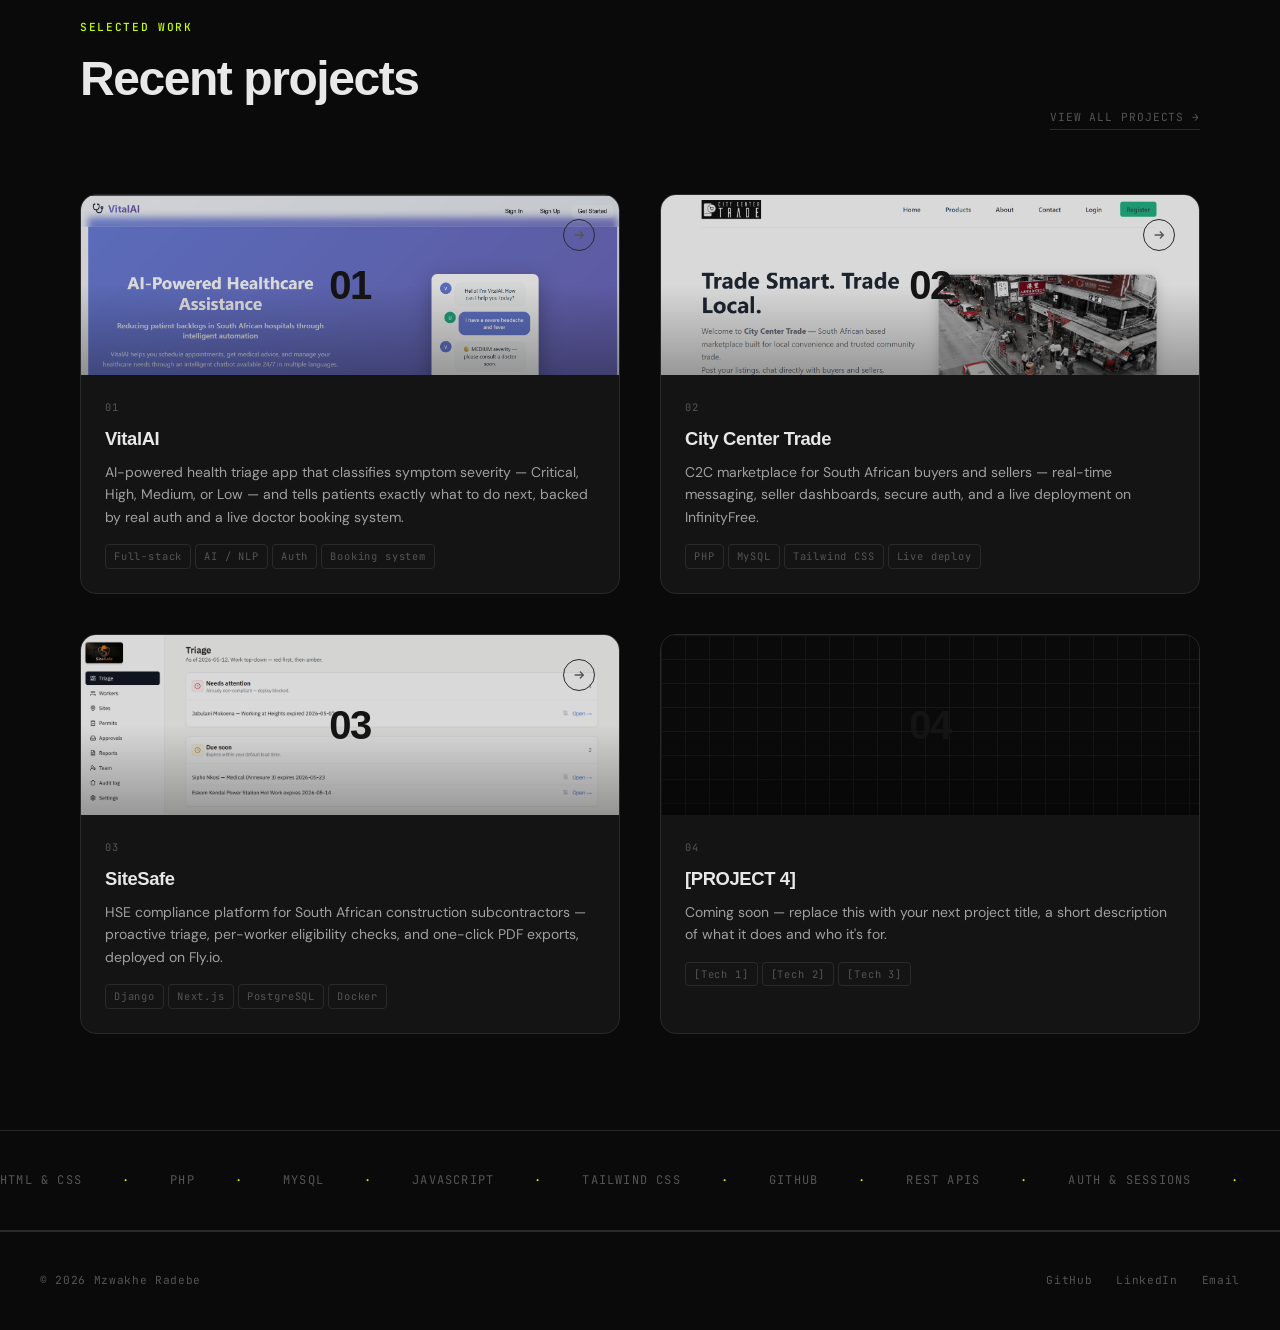
==== commit d53524fa: "Integrate SiteSafe across entire portfolio - Homepage: SiteSafe card replaces placeholder 03, stats " ====
--- a/index.html
+++ b/index.html
@@ -5,7 +5,7 @@
   <meta charset="UTF-8" />
   <meta name="viewport" content="width=device-width, initial-scale=1.0" />
   <meta name="description"
-    content="Mzwakhe Radebe — Full-Stack Developer. Building AI-powered tools and marketplaces that solve real problems." />
+    content="Mzwakhe Radebe — Full-Stack Developer. Building compliance platforms, AI-powered tools, and marketplaces that solve real problems." />
   <title>Mzwakhe Radebe — Portfolio</title>
 
   <link rel="preconnect" href="https://fonts.googleapis.com" />
@@ -260,8 +260,8 @@
             <p>
               Software Engineer based in South Africa,
               bridging the gap between application development and system reliability.
-              Whether I'm building a live C2C database or developing custom synthetic monitoring tools,
-              my priority is shipping resilient software.
+              Whether I'm building an HSE compliance platform, a live C2C marketplace,
+              or an AI-powered health triage tool, my priority is shipping resilient software.
             </p>
             <p>
 
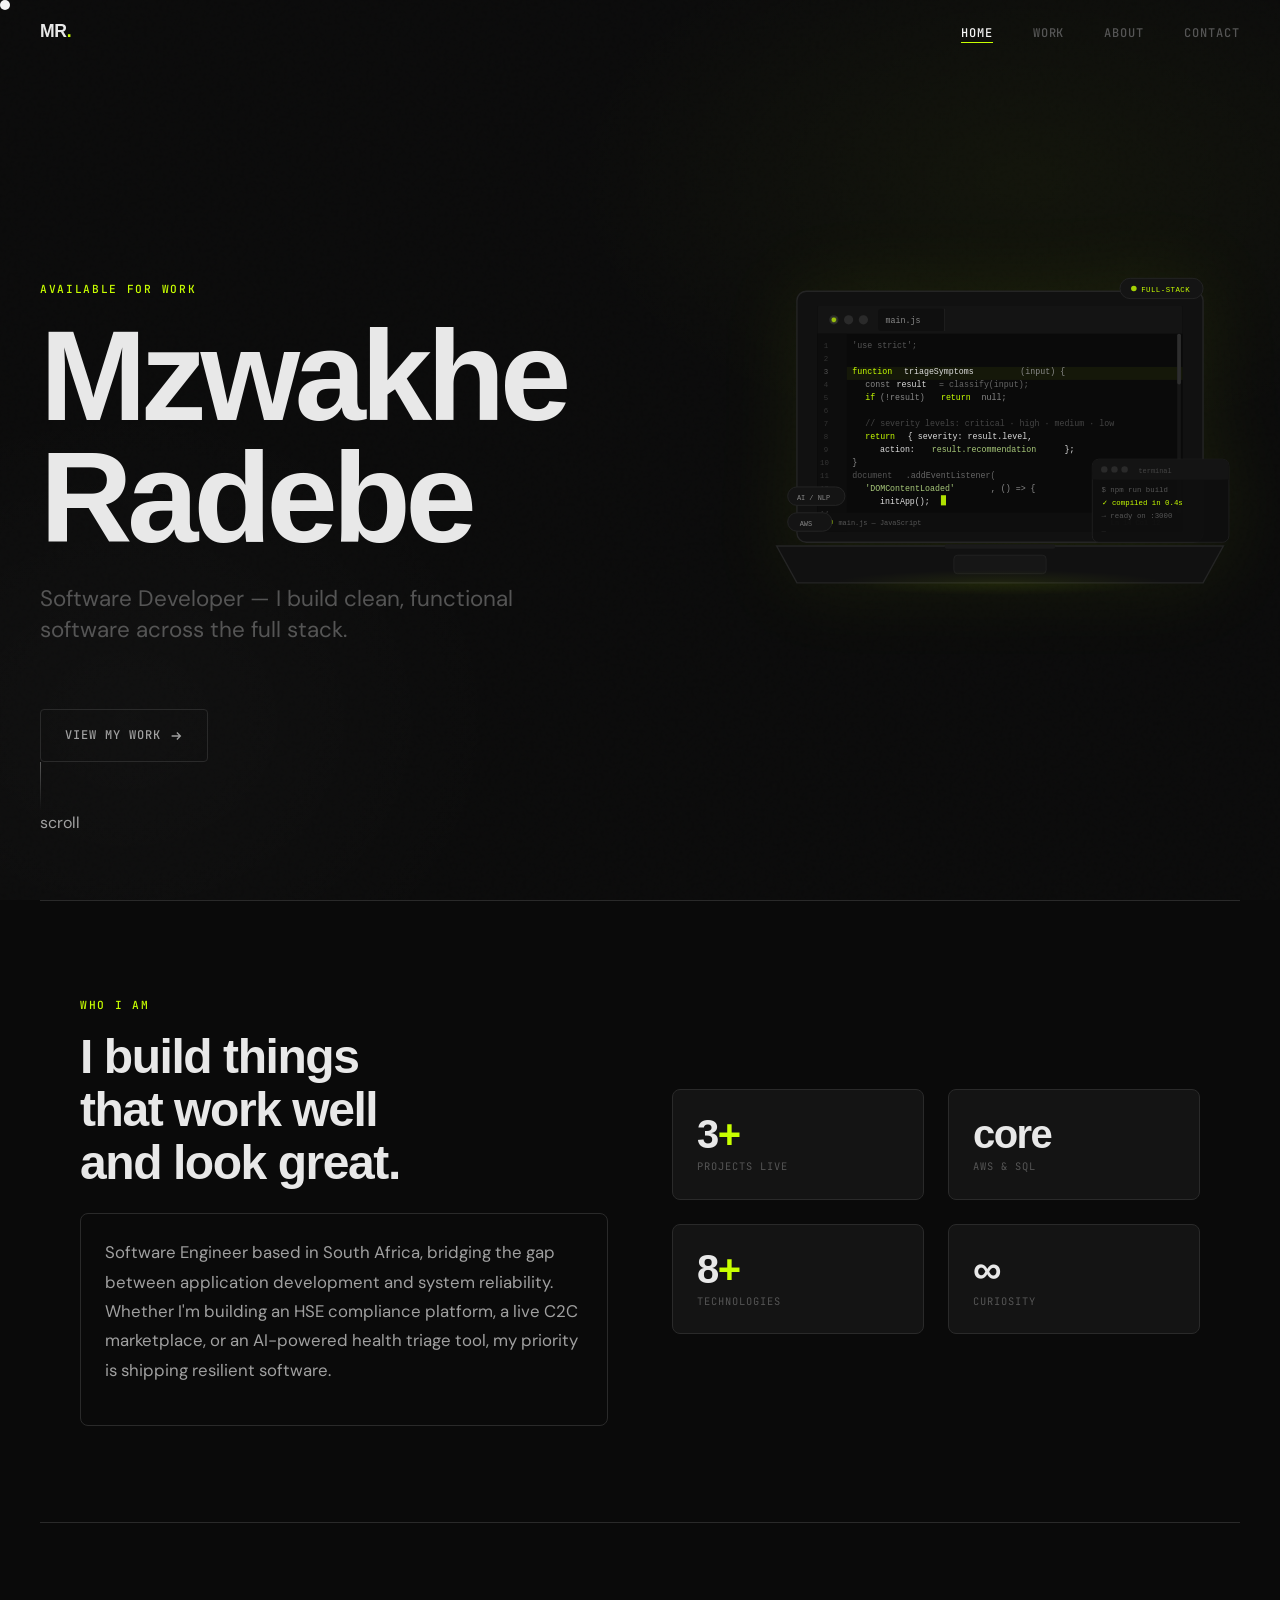
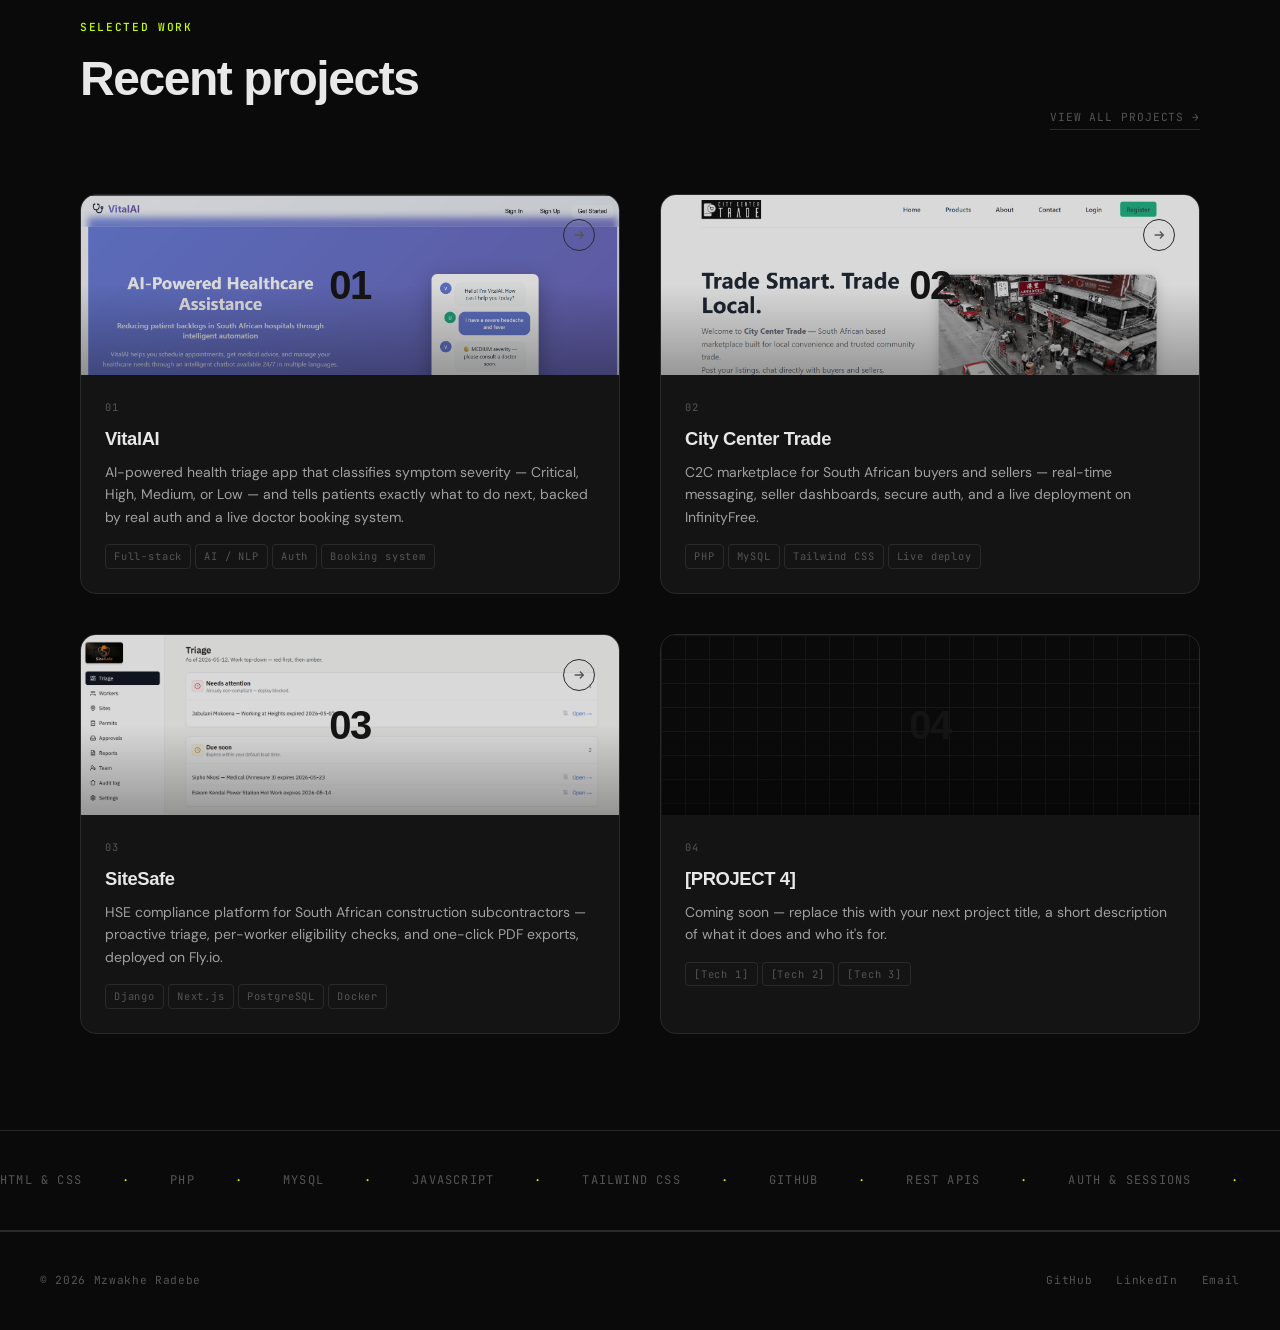
==== commit a46133c9: "Add screenshot gallery, fix browser caching - Screenshot gallery with 8 SiteSafe screens (homepage, " ====
--- a/index.html
+++ b/index.html
@@ -11,9 +11,9 @@
   <link rel="preconnect" href="https://fonts.googleapis.com" />
   <link rel="preconnect" href="https://fonts.gstatic.com" crossorigin />
 
-  <link rel="stylesheet" href="css/reset.css" />
-  <link rel="stylesheet" href="css/variables.css" />
-  <link rel="stylesheet" href="css/main.css" />
+  <link rel="stylesheet" href="css/reset.css?v=2" />
+  <link rel="stylesheet" href="css/variables.css?v=2" />
+  <link rel="stylesheet" href="css/main.css?v=2" />
 </head>
 
 <body>
@@ -475,9 +475,9 @@
   </footer>
 
   <script>document.getElementById('year').textContent = new Date().getFullYear();</script>
-  <script src="js/animations.js"></script>
-  <script src="js/cursor.js"></script>
-  <script src="js/main.js"></script>
+  <script src="js/animations.js?v=2"></script>
+  <script src="js/cursor.js?v=2"></script>
+  <script src="js/main.js?v=2"></script>
 </body>
 
 </html>
--- a/css/main.css
+++ b/css/main.css
@@ -1404,6 +1404,76 @@
   transform: rotate(180deg);
 }
 
+/* ─── Screenshot gallery ───────────────────────────────── */
+
+.gallery {
+  margin: 0 var(--space-4) var(--space-4);
+  border: 1px solid var(--color-border);
+  border-radius: var(--radius-md);
+  overflow: hidden;
+  background: var(--color-bg);
+}
+
+.gallery__heading {
+  font-family: var(--font-mono);
+  font-size: 0.65rem;
+  color: var(--color-highlight);
+  letter-spacing: 0.1em;
+  text-transform: uppercase;
+  padding: var(--space-3) var(--space-3) var(--space-2);
+}
+
+.gallery__main {
+  padding: 0 var(--space-3);
+}
+
+.gallery__preview {
+  width: 100%;
+  border-radius: var(--radius-sm);
+  aspect-ratio: 16 / 9;
+  object-fit: cover;
+  object-position: top center;
+  transition: opacity 0.3s ease;
+}
+
+.gallery__thumbs {
+  display: flex;
+  gap: var(--space-2);
+  padding: var(--space-3);
+  overflow-x: auto;
+  scrollbar-width: thin;
+  scrollbar-color: var(--color-border) transparent;
+}
+
+.gallery__thumb {
+  flex: 0 0 72px;
+  height: 48px;
+  border-radius: var(--radius-sm);
+  overflow: hidden;
+  cursor: pointer;
+  border: 2px solid transparent;
+  opacity: 0.5;
+  transition: opacity var(--transition-fast), border-color var(--transition-fast);
+  background: none;
+  padding: 0;
+}
+
+.gallery__thumb:hover {
+  opacity: 0.8;
+}
+
+.gallery__thumb.is-active {
+  opacity: 1;
+  border-color: var(--color-highlight);
+}
+
+.gallery__thumb img {
+  width: 100%;
+  height: 100%;
+  object-fit: cover;
+  object-position: top center;
+}
+
 /* ─── Animated draw-border on hover ─────────────────────── */
 /*
  * Technique: two pseudo-elements, each carrying two SVG-like
